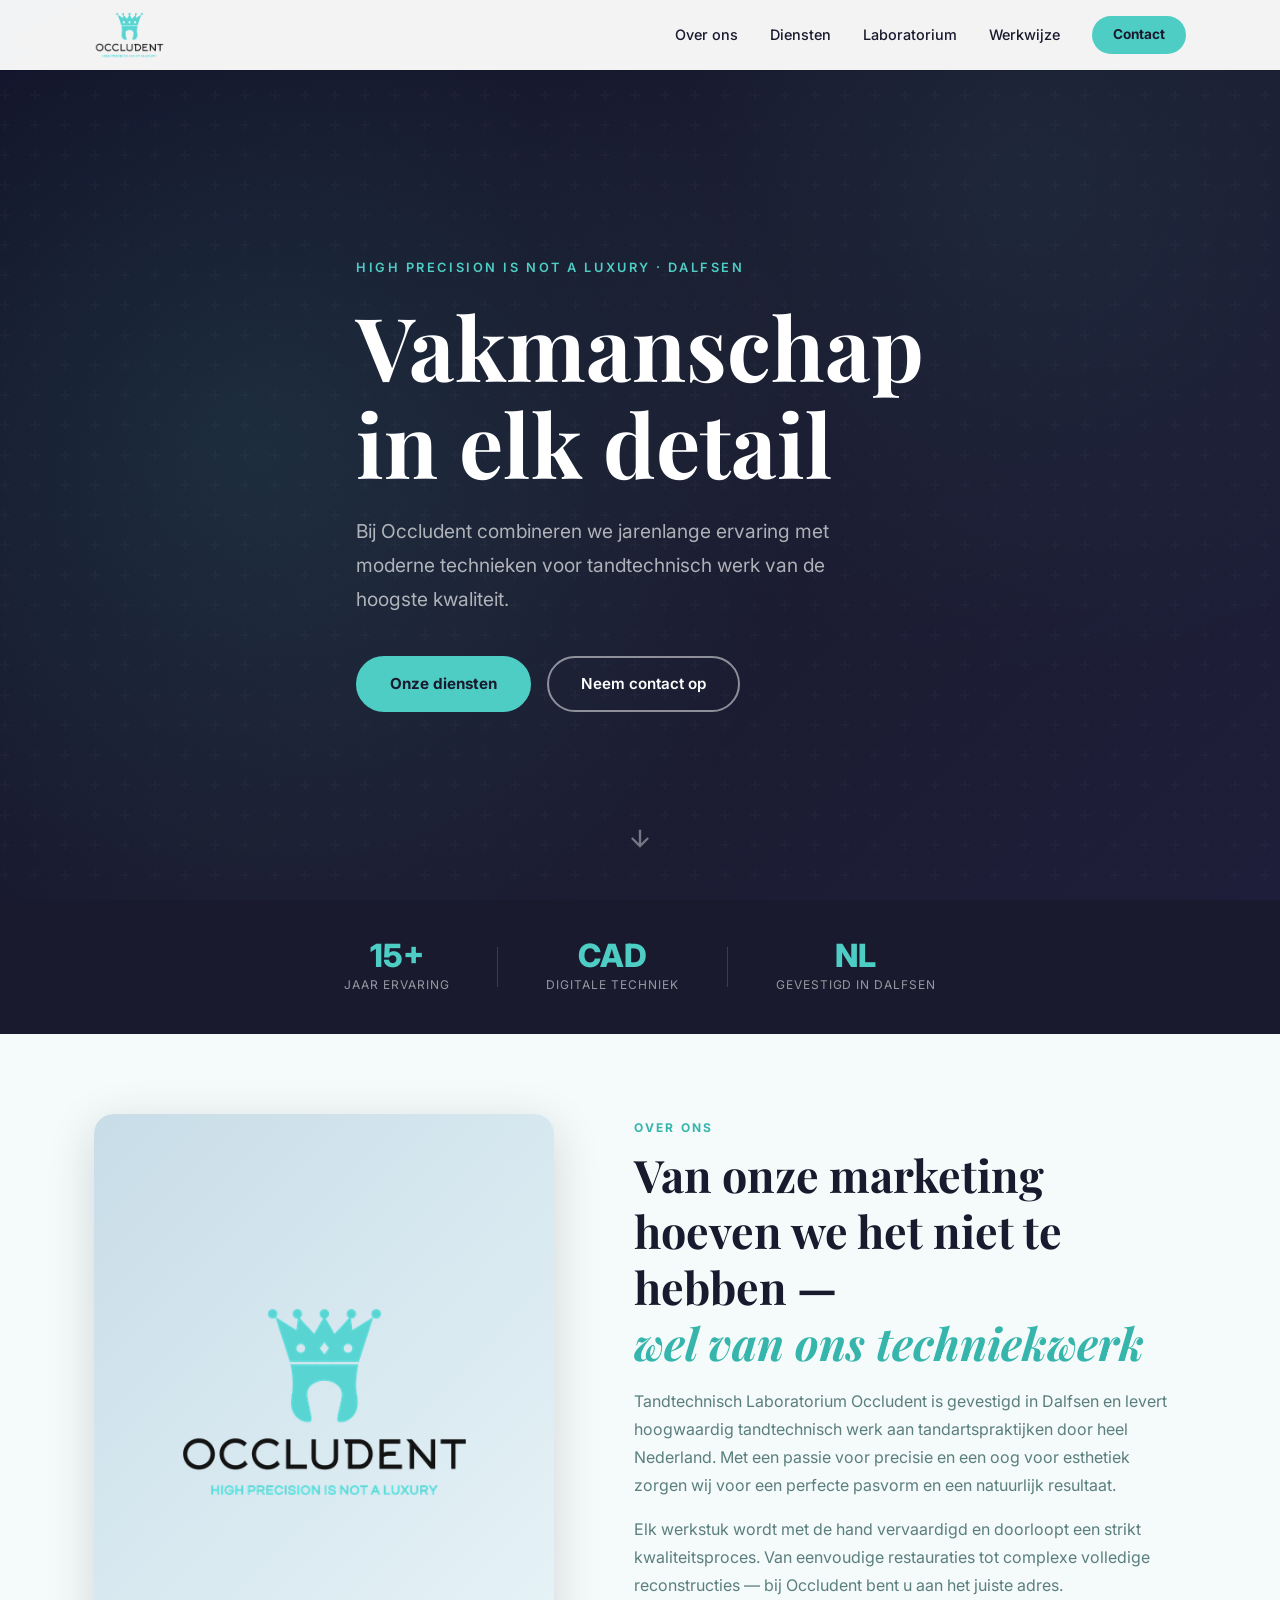
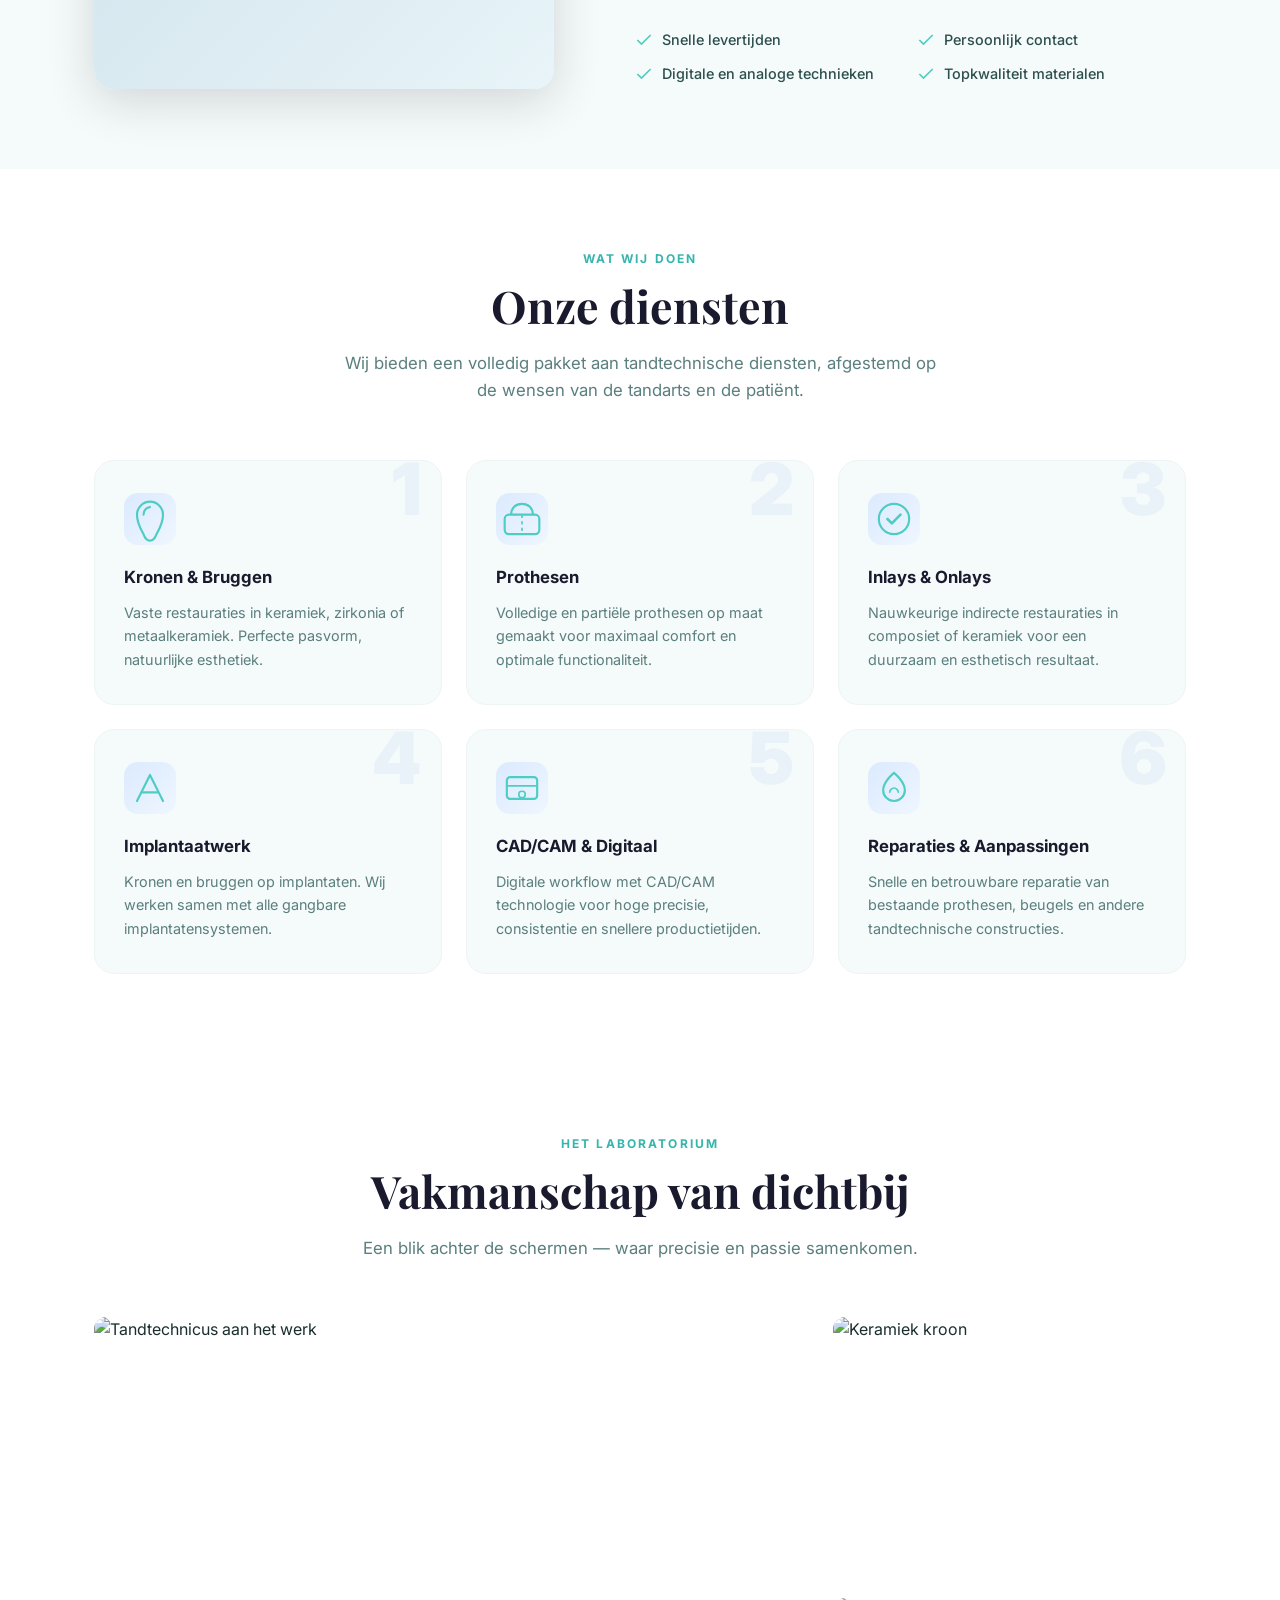
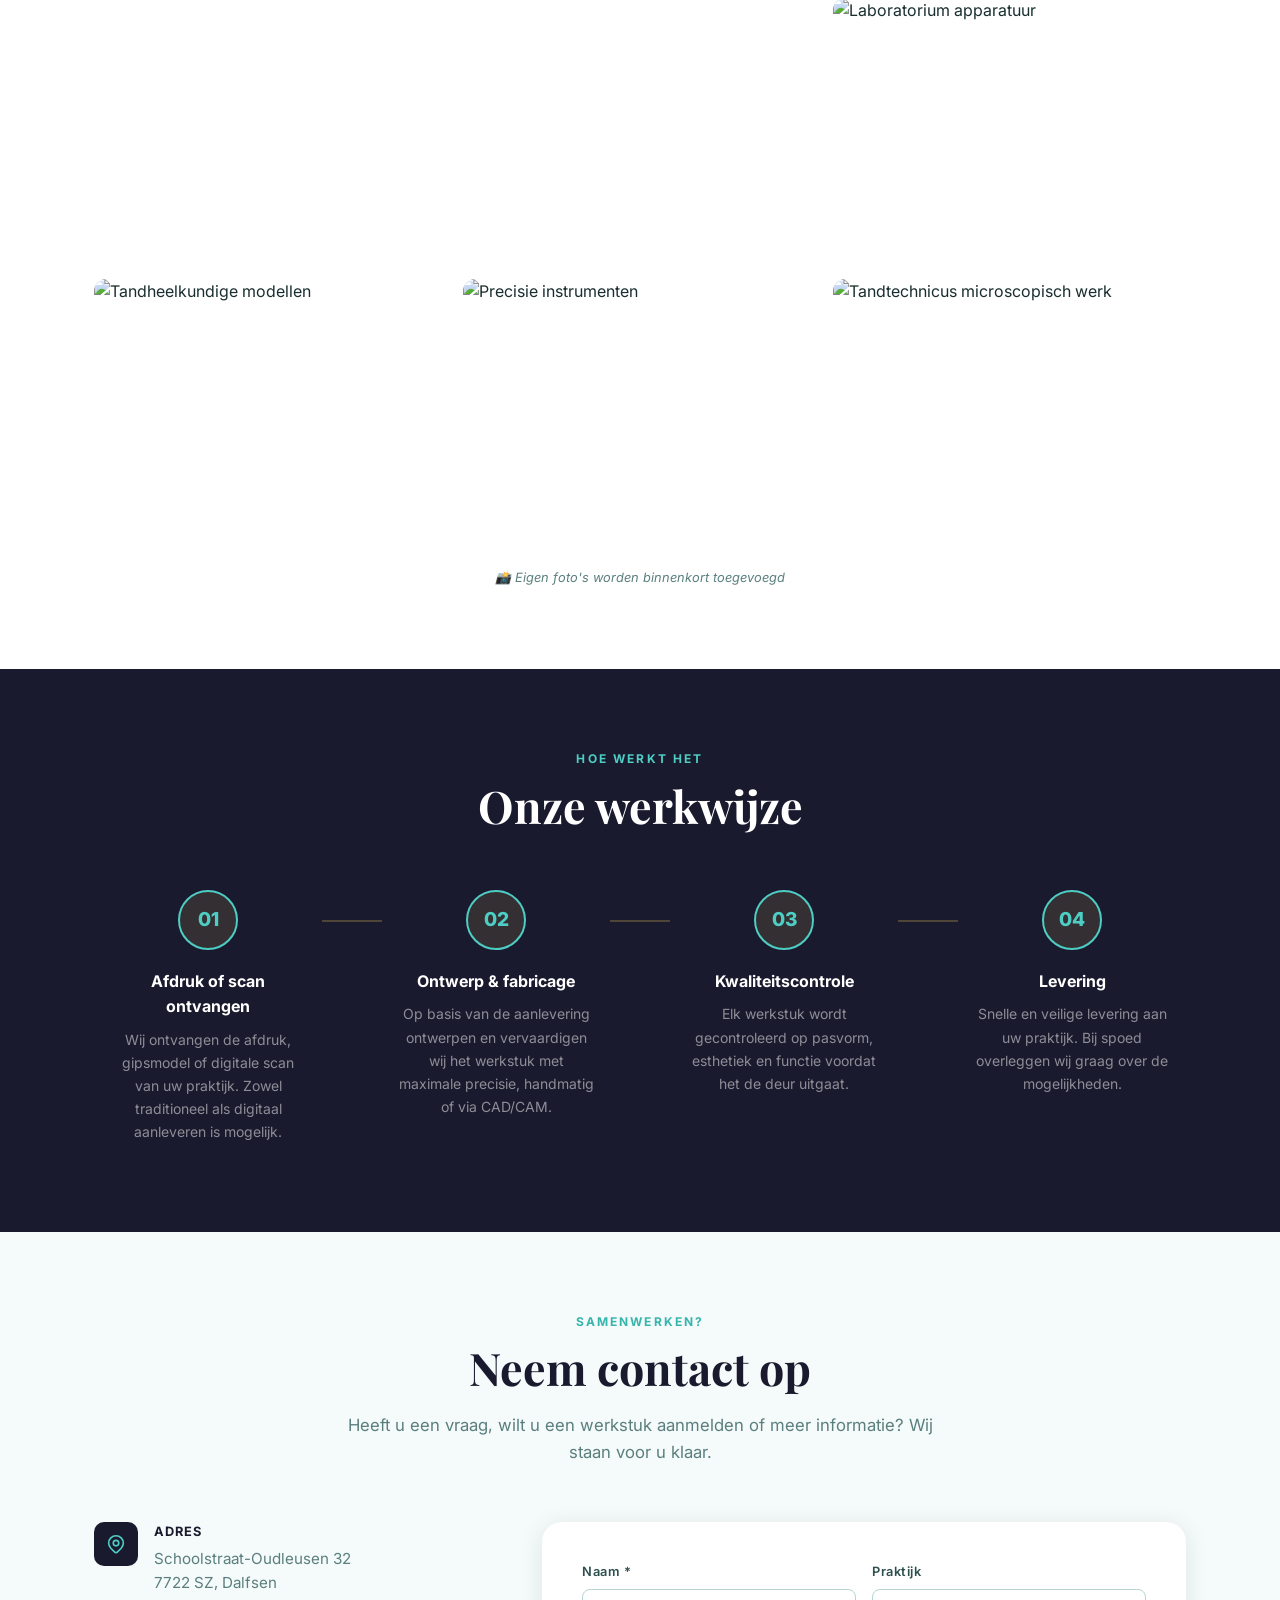
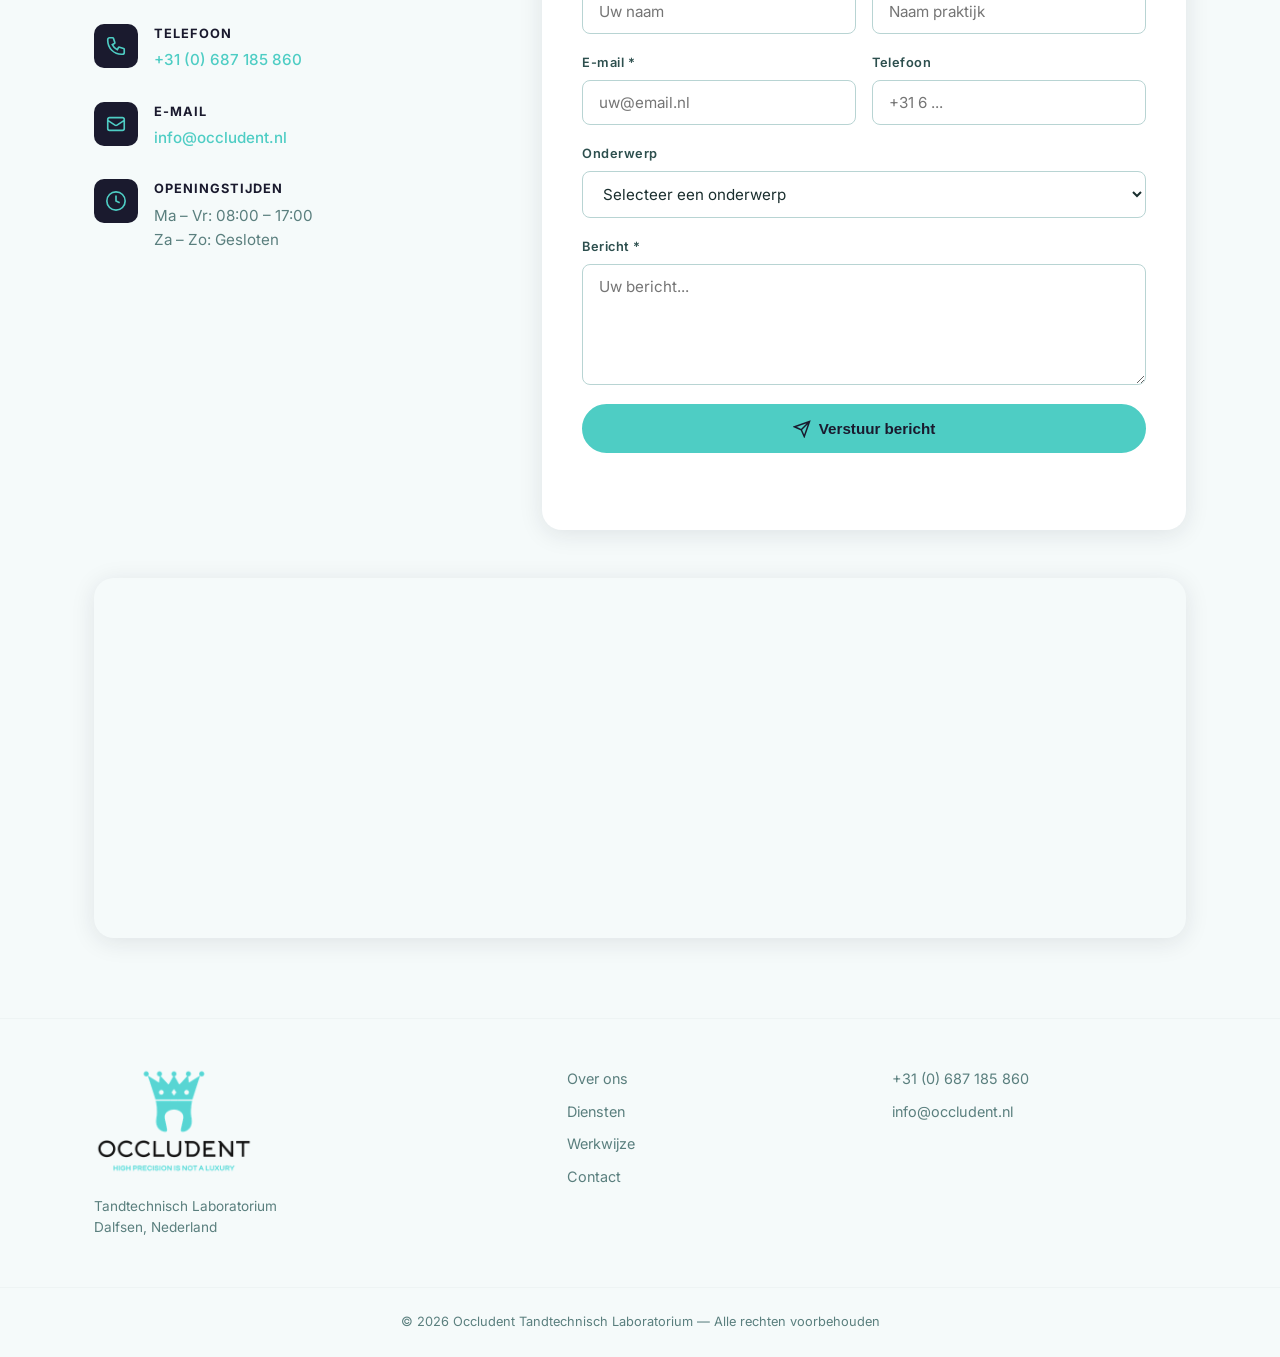
==== index.html @ 183b37ee "initial commit — Occludent website Made-with: Cursor" ====
<!DOCTYPE html>
<html lang="nl">
<head>
  <meta charset="UTF-8" />
  <meta name="viewport" content="width=device-width, initial-scale=1.0" />
  <title>Occludent — Tandtechnisch Laboratorium</title>
  <meta name="description" content="Tandtechnisch Laboratorium Occludent in Dalfsen. Precisie tandtechniek, kronen, bruggen, prothesen en meer." />
  <link rel="stylesheet" href="style.css" />
  <link rel="preconnect" href="https://fonts.googleapis.com" />
  <link href="https://fonts.googleapis.com/css2?family=Inter:wght@300;400;500;600;700;800&family=Playfair+Display:wght@600;700&display=swap" rel="stylesheet" />
</head>
<body>

  <!-- ═══════════════════ NAV ═══════════════════════════════════════ -->
  <header id="navbar">
    <div class="nav-inner">
      <a href="#home" class="nav-logo">
        <img src="logo.png" alt="Occludent" class="nav-logo-img" />
      </a>
      <nav class="nav-links">
        <a href="#about">Over ons</a>
        <a href="#services">Diensten</a>
        <a href="#gallery">Laboratorium</a>
        <a href="#process">Werkwijze</a>
        <a href="#contact" class="nav-cta">Contact</a>
      </nav>
      <button id="nav-toggle" aria-label="Menu">
        <span></span><span></span><span></span>
      </button>
    </div>
    <div id="mobile-menu">
      <a href="#about"    onclick="closeMobileMenu()">Over ons</a>
      <a href="#services" onclick="closeMobileMenu()">Diensten</a>
      <a href="#gallery"  onclick="closeMobileMenu()">Laboratorium</a>
      <a href="#process"  onclick="closeMobileMenu()">Werkwijze</a>
      <a href="#contact"  onclick="closeMobileMenu()">Contact</a>
    </div>
  </header>

  <!-- ═══════════════════ HERO ══════════════════════════════════════ -->
  <section id="home">
    <div class="hero-bg"></div>
    <div class="hero-overlay"></div>
    <div class="hero-content">
      <p class="hero-eyebrow">High Precision Is Not A Luxury · Dalfsen</p>
      <h1 class="hero-title">Vakmanschap<br>in elk detail</h1>
      <p class="hero-sub">
        Bij Occludent combineren we jarenlange ervaring met moderne technieken
        voor tandtechnisch werk van de hoogste kwaliteit.
      </p>
      <div class="hero-actions">
        <a href="#services" class="btn btn-primary">Onze diensten</a>
        <a href="#contact"  class="btn btn-outline">Neem contact op</a>
      </div>
    </div>
    <a href="#about" class="scroll-down" aria-label="Scroll naar beneden">
      <svg viewBox="0 0 24 24" fill="none" stroke="currentColor" stroke-width="2">
        <path d="M12 5v14M5 12l7 7 7-7"/>
      </svg>
    </a>
  </section>

  <!-- ═══════════════════ STATS BAR ════════════════════════════════ -->
  <div class="stats-bar">
    <div class="stat-item">
      <span class="stat-num">15+</span>
      <span class="stat-label">Jaar ervaring</span>
    </div>
    <div class="stat-divider"></div>
    <div class="stat-item">
      <span class="stat-num">CAD</span>
      <span class="stat-label">Digitale techniek</span>
    </div>
    <div class="stat-divider"></div>
    <div class="stat-item">
      <span class="stat-num">NL</span>
      <span class="stat-label">Gevestigd in Dalfsen</span>
    </div>
  </div>

  <!-- ═══════════════════ ABOUT ════════════════════════════════════ -->
  <section id="about">
    <div class="container">
      <div class="about-grid">
        <div class="about-visual">
          <div class="about-img-wrap">
        <div class="about-img-placeholder">
            <img src="logo-color.png" alt="Occludent" class="about-logo-img" />
            </div>
          </div>
        </div>

        <div class="about-text">
          <p class="section-eyebrow">Over ons</p>
          <h2 class="section-title">Van onze marketing<br>hoeven we het niet te hebben —<br><em>wel van ons techniekwerk</em></h2>
          <p class="body-text">
            Tandtechnisch Laboratorium Occludent is gevestigd in Dalfsen en levert hoogwaardig tandtechnisch werk aan tandartspraktijken door heel Nederland. Met een passie voor precisie en een oog voor esthetiek zorgen wij voor een perfecte pasvorm en een natuurlijk resultaat.
          </p>
          <p class="body-text">
            Elk werkstuk wordt met de hand vervaardigd en doorloopt een strikt kwaliteitsproces. Van eenvoudige restauraties tot complexe volledige reconstructies — bij Occludent bent u aan het juiste adres.
          </p>
          <div class="about-highlights">
            <div class="highlight-item">
              <svg viewBox="0 0 24 24" fill="none" stroke="currentColor" stroke-width="2" width="20" height="20"><polyline points="20 6 9 17 4 12"/></svg>
              Snelle levertijden
            </div>
            <div class="highlight-item">
              <svg viewBox="0 0 24 24" fill="none" stroke="currentColor" stroke-width="2" width="20" height="20"><polyline points="20 6 9 17 4 12"/></svg>
              Persoonlijk contact
            </div>
            <div class="highlight-item">
              <svg viewBox="0 0 24 24" fill="none" stroke="currentColor" stroke-width="2" width="20" height="20"><polyline points="20 6 9 17 4 12"/></svg>
              Digitale en analoge technieken
            </div>
            <div class="highlight-item">
              <svg viewBox="0 0 24 24" fill="none" stroke="currentColor" stroke-width="2" width="20" height="20"><polyline points="20 6 9 17 4 12"/></svg>
              Topkwaliteit materialen
            </div>
          </div>
        </div>
      </div>
    </div>
  </section>

  <!-- ═══════════════════ SERVICES ═════════════════════════════════ -->
  <section id="services">
    <div class="container">
      <div class="section-header">
        <p class="section-eyebrow">Wat wij doen</p>
        <h2 class="section-title">Onze diensten</h2>
        <p class="section-sub">Wij bieden een volledig pakket aan tandtechnische diensten, afgestemd op de wensen van de tandarts en de patiënt.</p>
      </div>

      <div class="services-grid">

        <div class="service-card" data-index="1">
          <div class="service-icon">
            <svg viewBox="0 0 48 48" fill="none" xmlns="http://www.w3.org/2000/svg">
              <path d="M24 8C17,8 12,14 12,20 C12,28 16,34 18,38 C19,41 21,44 24,44 C27,44 29,41 30,38 C32,34 36,28 36,20 C36,14 31,8 24,8 Z" stroke="currentColor" stroke-width="2" fill="none"/>
              <path d="M18,20 C18,16 21,13 24,13" stroke="currentColor" stroke-width="2" stroke-linecap="round"/>
            </svg>
          </div>
          <h3>Kronen & Bruggen</h3>
          <p>Vaste restauraties in keramiek, zirkonia of metaalkeramiek. Perfecte pasvorm, natuurlijke esthetiek.</p>
        </div>

        <div class="service-card" data-index="2">
          <div class="service-icon">
            <svg viewBox="0 0 48 48" fill="none" xmlns="http://www.w3.org/2000/svg">
              <rect x="8" y="20" width="32" height="18" rx="4" stroke="currentColor" stroke-width="2"/>
              <path d="M14,20 C14,14 18,10 24,10 C30,10 34,14 34,20" stroke="currentColor" stroke-width="2" fill="none"/>
              <line x1="24" y1="20" x2="24" y2="38" stroke="currentColor" stroke-width="1.5" stroke-dasharray="3 3"/>
            </svg>
          </div>
          <h3>Prothesen</h3>
          <p>Volledige en partiële prothesen op maat gemaakt voor maximaal comfort en optimale functionaliteit.</p>
        </div>

        <div class="service-card" data-index="3">
          <div class="service-icon">
            <svg viewBox="0 0 48 48" fill="none" xmlns="http://www.w3.org/2000/svg">
              <circle cx="24" cy="24" r="14" stroke="currentColor" stroke-width="2"/>
              <path d="M18,24 L22,28 L30,20" stroke="currentColor" stroke-width="2.5" stroke-linecap="round" stroke-linejoin="round"/>
            </svg>
          </div>
          <h3>Inlays & Onlays</h3>
          <p>Nauwkeurige indirecte restauraties in composiet of keramiek voor een duurzaam en esthetisch resultaat.</p>
        </div>

        <div class="service-card" data-index="4">
          <div class="service-icon">
            <svg viewBox="0 0 48 48" fill="none" xmlns="http://www.w3.org/2000/svg">
              <path d="M12,36 L24,12 L36,36" stroke="currentColor" stroke-width="2" stroke-linecap="round" stroke-linejoin="round"/>
              <line x1="16" y1="28" x2="32" y2="28" stroke="currentColor" stroke-width="2"/>
            </svg>
          </div>
          <h3>Implantaatwerk</h3>
          <p>Kronen en bruggen op implantaten. Wij werken samen met alle gangbare implantatensystemen.</p>
        </div>

        <div class="service-card" data-index="5">
          <div class="service-icon">
            <svg viewBox="0 0 48 48" fill="none" xmlns="http://www.w3.org/2000/svg">
              <rect x="10" y="14" width="28" height="20" rx="3" stroke="currentColor" stroke-width="2"/>
              <path d="M10,22 L38,22" stroke="currentColor" stroke-width="1.5"/>
              <circle cx="24" cy="30" r="3" stroke="currentColor" stroke-width="1.5"/>
            </svg>
          </div>
          <h3>CAD/CAM & Digitaal</h3>
          <p>Digitale workflow met CAD/CAM technologie voor hoge precisie, consistentie en snellere productietijden.</p>
        </div>

        <div class="service-card" data-index="6">
          <div class="service-icon">
            <svg viewBox="0 0 48 48" fill="none" xmlns="http://www.w3.org/2000/svg">
              <path d="M24,10 C24,10 14,18 14,26 C14,31.5 18.5,36 24,36 C29.5,36 34,31.5 34,26 C34,18 24,10 24,10 Z" stroke="currentColor" stroke-width="2" fill="none"/>
              <path d="M20,28 C20,26 22,24 24,24 C26,24 28,26 28,28" stroke="currentColor" stroke-width="1.5" stroke-linecap="round"/>
            </svg>
          </div>
          <h3>Reparaties & Aanpassingen</h3>
          <p>Snelle en betrouwbare reparatie van bestaande prothesen, beugels en andere tandtechnische constructies.</p>
        </div>

      </div>
    </div>
  </section>

  <!-- ═══════════════════ GALLERY ═════════════════════════════════ -->
  <section id="gallery">
    <div class="container">
      <div class="section-header">
        <p class="section-eyebrow">Het laboratorium</p>
        <h2 class="section-title">Vakmanschap van dichtbij</h2>
        <p class="section-sub">Een blik achter de schermen — waar precisie en passie samenkomen.</p>
      </div>

      <div class="gallery-grid">

        <!-- large feature image -->
        <div class="gallery-item gallery-feature">
          <img src="https://images.unsplash.com/photo-1609840114035-3c981b782dfe?w=900&q=80&fit=crop" alt="Tandtechnicus aan het werk" loading="lazy" />
          <div class="gallery-overlay">
            <span>Handmatig bewerken</span>
          </div>
        </div>

        <div class="gallery-item">
          <img src="https://images.unsplash.com/photo-1629909615032-dba2a7fb0573?w=600&q=80&fit=crop" alt="Keramiek kroon" loading="lazy" />
          <div class="gallery-overlay"><span>Keramiekwerk</span></div>
        </div>

        <div class="gallery-item">
          <img src="https://images.unsplash.com/photo-1588776814546-1ffcf47267a5?w=600&q=80&fit=crop" alt="Laboratorium apparatuur" loading="lazy" />
          <div class="gallery-overlay"><span>Digitale techniek</span></div>
        </div>

        <div class="gallery-item">
          <img src="https://images.unsplash.com/photo-1606811971618-4486d14f3f99?w=600&q=80&fit=crop" alt="Tandheelkundige modellen" loading="lazy" />
          <div class="gallery-overlay"><span>Gipsmodellen</span></div>
        </div>

        <div class="gallery-item">
          <img src="https://images.unsplash.com/photo-1581595219315-a187dd40c322?w=600&q=80&fit=crop" alt="Precisie instrumenten" loading="lazy" />
          <div class="gallery-overlay"><span>Precisie instrumenten</span></div>
        </div>

        <div class="gallery-item">
          <img src="https://images.unsplash.com/photo-1559757175-5700dde675bc?w=600&q=80&fit=crop" alt="Tandtechnicus microscopisch werk" loading="lazy" />
          <div class="gallery-overlay"><span>Detail afwerking</span></div>
        </div>

      </div>

      <p class="gallery-note">📸 Eigen foto's worden binnenkort toegevoegd</p>
    </div>
  </section>

  <!-- ═══════════════════ PROCESS ══════════════════════════════════ -->
  <section id="process">
    <div class="container">
      <div class="section-header">
        <p class="section-eyebrow">Hoe werkt het</p>
        <h2 class="section-title">Onze werkwijze</h2>
      </div>
      <div class="process-steps">

        <div class="process-step">
          <div class="step-num">01</div>
          <div class="step-content">
            <h3>Afdruk of scan ontvangen</h3>
            <p>Wij ontvangen de afdruk, gipsmodel of digitale scan van uw praktijk. Zowel traditioneel als digitaal aanleveren is mogelijk.</p>
          </div>
        </div>

        <div class="process-connector"></div>

        <div class="process-step">
          <div class="step-num">02</div>
          <div class="step-content">
            <h3>Ontwerp & fabricage</h3>
            <p>Op basis van de aanlevering ontwerpen en vervaardigen wij het werkstuk met maximale precisie, handmatig of via CAD/CAM.</p>
          </div>
        </div>

        <div class="process-connector"></div>

        <div class="process-step">
          <div class="step-num">03</div>
          <div class="step-content">
            <h3>Kwaliteitscontrole</h3>
            <p>Elk werkstuk wordt gecontroleerd op pasvorm, esthetiek en functie voordat het de deur uitgaat.</p>
          </div>
        </div>

        <div class="process-connector"></div>

        <div class="process-step">
          <div class="step-num">04</div>
          <div class="step-content">
            <h3>Levering</h3>
            <p>Snelle en veilige levering aan uw praktijk. Bij spoed overleggen wij graag over de mogelijkheden.</p>
          </div>
        </div>

      </div>
    </div>
  </section>

  <!-- ═══════════════════ CONTACT ══════════════════════════════════ -->
  <section id="contact">
    <div class="container">
      <div class="section-header">
        <p class="section-eyebrow">Samenwerken?</p>
        <h2 class="section-title">Neem contact op</h2>
        <p class="section-sub">Heeft u een vraag, wilt u een werkstuk aanmelden of meer informatie? Wij staan voor u klaar.</p>
      </div>

      <div class="contact-grid">

        <!-- contact info -->
        <div class="contact-info">
          <div class="contact-item">
            <div class="contact-icon">
              <svg viewBox="0 0 24 24" fill="none" stroke="currentColor" stroke-width="1.8" width="22" height="22">
                <path d="M17.657 16.657L13.414 20.9a1.998 1.998 0 01-2.827 0l-4.244-4.243a8 8 0 1111.314 0z"/>
                <path d="M15 11a3 3 0 11-6 0 3 3 0 016 0z"/>
              </svg>
            </div>
            <div>
              <strong>Adres</strong>
              <p>Schoolstraat-Oudleusen 32<br>7722 SZ, Dalfsen</p>
            </div>
          </div>

          <div class="contact-item">
            <div class="contact-icon">
              <svg viewBox="0 0 24 24" fill="none" stroke="currentColor" stroke-width="1.8" width="22" height="22">
                <path d="M3 5a2 2 0 012-2h3.28a1 1 0 01.948.684l1.498 4.493a1 1 0 01-.502 1.21l-2.257 1.13a11.042 11.042 0 005.516 5.516l1.13-2.257a1 1 0 011.21-.502l4.493 1.498a1 1 0 01.684.949V19a2 2 0 01-2 2h-1C9.716 21 3 14.284 3 6V5z"/>
              </svg>
            </div>
            <div>
              <strong>Telefoon</strong>
              <p><a href="tel:+31687185860">+31 (0) 687 185 860</a></p>
            </div>
          </div>

          <div class="contact-item">
            <div class="contact-icon">
              <svg viewBox="0 0 24 24" fill="none" stroke="currentColor" stroke-width="1.8" width="22" height="22">
                <path d="M3 8l7.89 5.26a2 2 0 002.22 0L21 8M5 19h14a2 2 0 002-2V7a2 2 0 00-2-2H5a2 2 0 00-2 2v10a2 2 0 002 2z"/>
              </svg>
            </div>
            <div>
              <strong>E-mail</strong>
              <p><a href="mailto:info@occludent.nl">info@occludent.nl</a></p>
            </div>
          </div>

          <div class="contact-item">
            <div class="contact-icon">
              <svg viewBox="0 0 24 24" fill="none" stroke="currentColor" stroke-width="1.8" width="22" height="22">
                <circle cx="12" cy="12" r="10"/>
                <path d="M12 6v6l4 2"/>
              </svg>
            </div>
            <div>
              <strong>Openingstijden</strong>
              <p>Ma – Vr: 08:00 – 17:00<br>Za – Zo: Gesloten</p>
            </div>
          </div>
        </div>

        <!-- contact form -->
        <form id="contact-form" novalidate>
          <div class="form-row">
            <div class="form-group">
              <label for="name">Naam *</label>
              <input type="text" id="name" name="name" placeholder="Uw naam" required />
            </div>
            <div class="form-group">
              <label for="practice">Praktijk</label>
              <input type="text" id="practice" name="practice" placeholder="Naam praktijk" />
            </div>
          </div>
          <div class="form-row">
            <div class="form-group">
              <label for="email">E-mail *</label>
              <input type="email" id="email" name="email" placeholder="uw@email.nl" required />
            </div>
            <div class="form-group">
              <label for="phone">Telefoon</label>
              <input type="tel" id="phone" name="phone" placeholder="+31 6 ..." />
            </div>
          </div>
          <div class="form-group">
            <label for="subject">Onderwerp</label>
            <select id="subject" name="subject">
              <option value="">Selecteer een onderwerp</option>
              <option>Kroon of brug aanmelden</option>
              <option>Prothese aanmelden</option>
              <option>Implantaatwerk</option>
              <option>Reparatie / aanpassing</option>
              <option>Vrijblijvend kennismaken</option>
              <option>Anders</option>
            </select>
          </div>
          <div class="form-group">
            <label for="message">Bericht *</label>
            <textarea id="message" name="message" rows="5" placeholder="Uw bericht..." required></textarea>
          </div>
          <button type="submit" class="btn btn-primary btn-full">
            <svg viewBox="0 0 24 24" fill="none" stroke="currentColor" stroke-width="2" width="18" height="18">
              <path d="M22 2L11 13M22 2l-7 20-4-9-9-4 20-7z"/>
            </svg>
            Verstuur bericht
          </button>
          <p id="form-feedback"></p>
        </form>

      </div>

      <!-- map embed -->
      <div class="map-wrap">
        <iframe
          src="https://www.google.com/maps/embed?pb=!1m18!1m12!1m3!1d2424.5!2d-8.6878!3d39.2369!2m3!1f0!2f0!3f0!3m2!1i1024!2i768!4f13.1!3m3!1m2!1s0x47c5e0!2sSchoolstraat-Oudleusen%2032%2C%207722%20SZ%20Dalfsen!5e0!3m2!1snl!2snl!4v1"
          src="https://www.google.com/maps/embed?pb=!1m18!1m12!1m3!1d2416.7778609054!2d6.2550!3d52.5050!2m3!1f0!2f0!3f0!3m2!1i1024!2i768!4f13.1!3m3!1m2!1s0x47c819e8f3d3b4a1%3A0x1!2sSchoolstraat-Oudleusen%2032%2C%207722SZ%2C%20Dalfsen!5e0!3m2!1snl!2snl!4v1700000000000"
          allowfullscreen="" loading="lazy" referrerpolicy="no-referrer-when-downgrade"
          title="Locatie Occludent"></iframe>
      </div>
    </div>
  </section>

  <!-- ═══════════════════ FOOTER ════════════════════════════════════ -->
  <footer>
    <div class="footer-inner">
      <div class="footer-brand">
        <img src="logo.png" alt="Occludent" class="footer-logo-img" />
        <p>Tandtechnisch Laboratorium<br>Dalfsen, Nederland</p>
      </div>
      <div class="footer-links">
        <a href="#about">Over ons</a>
        <a href="#services">Diensten</a>
        <a href="#process">Werkwijze</a>
        <a href="#contact">Contact</a>
      </div>
      <div class="footer-contact">
        <a href="tel:+31687185860">+31 (0) 687 185 860</a>
        <a href="mailto:info@occludent.nl">info@occludent.nl</a>
      </div>
    </div>
    <div class="footer-bottom">
      <p>&copy; 2026 Occludent Tandtechnisch Laboratorium &mdash; Alle rechten voorbehouden</p>
    </div>
  </footer>

  <script src="app.js"></script>
</body>
</html>
---- style.css ----
/* ═══════════════════════════════════════════════════════════════════
   OCCLUDENT — style.css
   Professional dental lab aesthetic: clean whites, deep navy, gold accent
   ═══════════════════════════════════════════════════════════════════ */

/* ── RESET & TOKENS ───────────────────────────────────────────── */
*, *::before, *::after { box-sizing: border-box; margin: 0; padding: 0; }

:root {
  --teal:      #4ecdc4;
  --teal-dark: #35b5ac;
  --teal-lt:   #a8edea;
  --teal-faint:#e8faf9;
  --charcoal:  #1a1a2e;
  --charcoal2: #252540;
  --charcoal3: #2e2e50;
  --white:     #ffffff;
  --off-white: #f5fafa;
  --gray-100:  #eef4f4;
  --gray-300:  #b8d4d3;
  --gray-500:  #5a7f7e;
  --gray-700:  #2d4f4e;
  --text:      #1a2e2e;
  --radius:    12px;
  --radius-lg: 20px;
  --shadow:    0 4px 24px rgba(26,26,46,0.10);
  --shadow-lg: 0 12px 48px rgba(26,26,46,0.16);
  --transition: 0.3s cubic-bezier(0.4,0,0.2,1);

  /* legacy aliases — old token names pointing to new palette */
  --navy:      #1a1a2e;
  --blue:      #4ecdc4;
  --gold:      #4ecdc4;
}

html { scroll-behavior: smooth; font-size: 16px; }

body {
  font-family: 'Inter', system-ui, sans-serif;
  color: var(--text);
  background: var(--white);
  line-height: 1.6;
  overflow-x: hidden;
}

img { max-width: 100%; display: block; }
a   { color: inherit; text-decoration: none; }

/* ── TYPOGRAPHY HELPERS ───────────────────────────────────────── */
.section-eyebrow {
  font-size: 0.75rem;
  font-weight: 700;
  letter-spacing: 0.18em;
  text-transform: uppercase;
  color: var(--teal-dark);
  margin-bottom: 0.6rem;
}
.section-title {
  font-family: 'Playfair Display', Georgia, serif;
  font-size: clamp(1.8rem, 4vw, 2.8rem);
  font-weight: 700;
  color: var(--charcoal);
  line-height: 1.25;
  margin-bottom: 1rem;
}
.section-title em { font-style: italic; color: var(--teal-dark); }
.section-sub {
  font-size: 1.05rem;
  color: var(--gray-500);
  max-width: 600px;
  margin: 0 auto;
}
.body-text {
  color: var(--gray-500);
  font-size: 1rem;
  margin-bottom: 1rem;
  line-height: 1.75;
}
.section-header {
  text-align: center;
  margin-bottom: 3.5rem;
}

/* ── LAYOUT ───────────────────────────────────────────────────── */
.container {
  max-width: 1140px;
  margin: 0 auto;
  padding: 0 1.5rem;
}
section:not(#home) { padding: 5rem 0; }

/* ── BUTTONS ──────────────────────────────────────────────────── */
.btn {
  display: inline-flex;
  align-items: center;
  gap: 0.5rem;
  padding: 0.85rem 2rem;
  border-radius: 50px;
  font-size: 0.95rem;
  font-weight: 600;
  cursor: pointer;
  transition: var(--transition);
  border: 2px solid transparent;
  text-decoration: none;
}
.btn-primary {
  background: var(--teal);
  color: var(--charcoal);
  border-color: var(--teal);
  font-weight: 700;
}
.btn-primary:hover {
  background: var(--teal-dark);
  border-color: var(--teal-dark);
  transform: translateY(-2px);
  box-shadow: 0 8px 24px rgba(78,205,196,0.35);
}
.btn-outline {
  background: transparent;
  color: #fff;
  border-color: rgba(255,255,255,0.5);
}
.btn-outline:hover {
  background: rgba(255,255,255,0.12);
  border-color: #fff;
  transform: translateY(-2px);
}
.btn-full { width: 100%; justify-content: center; }

/* ── NAVBAR ───────────────────────────────────────────────────── */
#navbar {
  position: fixed;
  top: 0; left: 0; right: 0;
  z-index: 1000;
  background: rgba(255,255,255,0.95);
  backdrop-filter: blur(12px);
  box-shadow: 0 1px 0 rgba(0,0,0,0.08);
  transition: box-shadow var(--transition);
}
#navbar.scrolled {
  background: rgba(255,255,255,0.98);
  box-shadow: 0 2px 20px rgba(0,0,0,0.10);
}
.nav-inner {
  max-width: 1140px;
  margin: 0 auto;
  padding: 0 1.5rem;
  height: 70px;
  display: flex;
  align-items: center;
  justify-content: space-between;
}
.nav-logo {
  display: flex;
  align-items: center;
  gap: 0.1rem;
  font-size: 1.5rem;
  font-weight: 800;
  color: #fff;
  letter-spacing: -0.02em;
}
.logo-mark {
  display: inline-flex;
  align-items: center;
  justify-content: center;
  width: 36px; height: 36px;
  background: var(--gold);
  color: var(--navy);
  border-radius: 8px;
  font-size: 1.1rem;
  font-weight: 900;
  margin-right: 4px;
}
.nav-logo-img {
  height: 48px;
  width: auto;
  transition: opacity var(--transition);
}
.nav-logo-img:hover { opacity: 0.8; }

.footer-logo-img {
  height: auto;
  width: 160px;
  max-width: 100%;
  object-fit: contain;
  margin-bottom: 0.5rem;
}

.about-logo-img {
  width: 65%;
  height: auto;
}

.nav-links {
  display: flex;
  align-items: center;
  gap: 2rem;
}
.nav-links a {
  color: var(--charcoal);
  font-size: 0.9rem;
  font-weight: 500;
  transition: color var(--transition);
}
.nav-links a:hover { color: var(--teal-dark); }
.nav-cta {
  background: var(--teal) !important;
  color: var(--charcoal) !important;
  padding: 0.5rem 1.3rem;
  border-radius: 50px;
  font-weight: 700 !important;
  font-size: 0.85rem !important;
  transition: var(--transition) !important;
}
.nav-cta:hover {
  background: var(--teal-dark) !important;
  transform: translateY(-1px);
  box-shadow: 0 4px 16px rgba(78,205,196,0.35);
}

#nav-toggle {
  display: none;
  flex-direction: column;
  gap: 5px;
  background: none;
  border: none;
  cursor: pointer;
  padding: 4px;
}
#nav-toggle span {
  display: block;
  width: 24px; height: 2px;
  background: var(--charcoal);
  border-radius: 2px;
  transition: var(--transition);
}

#mobile-menu {
  display: none;
  flex-direction: column;
  background: var(--white);
  padding: 1rem 1.5rem 1.5rem;
  gap: 0.2rem;
  border-top: 1px solid var(--gray-100);
  box-shadow: 0 8px 20px rgba(0,0,0,0.08);
}
#mobile-menu a {
  color: var(--charcoal);
  padding: 0.7rem 0;
  font-size: 1rem;
  font-weight: 500;
  border-bottom: 1px solid var(--gray-100);
}
#mobile-menu.open { display: flex; }

/* ── HERO ─────────────────────────────────────────────────────── */
#home {
  position: relative;
  min-height: 100vh;
  display: flex;
  align-items: center;
  overflow: hidden;
}
.hero-bg {
  position: absolute;
  inset: 0;
  background:
    linear-gradient(135deg, #111128 0%, #1a1a2e 50%, #1e1e3a 100%);
}
/* subtle geometric pattern */
.hero-bg::after {
  content: '';
  position: absolute;
  inset: 0;
  background-image:
    radial-gradient(circle at 20% 50%, rgba(78,205,196,0.12) 0%, transparent 50%),
    radial-gradient(circle at 80% 20%, rgba(78,205,196,0.07) 0%, transparent 40%);
}
.hero-overlay {
  position: absolute;
  inset: 0;
  background: url("data:image/svg+xml,%3Csvg width='60' height='60' viewBox='0 0 60 60' xmlns='http://www.w3.org/2000/svg'%3E%3Cg fill='none' fill-rule='evenodd'%3E%3Cg fill='%23ffffff' fill-opacity='0.02'%3E%3Cpath d='M36 34v-4h-2v4h-4v2h4v4h2v-4h4v-2h-4zm0-30V0h-2v4h-4v2h4v4h2V6h4V4h-4zM6 34v-4H4v4H0v2h4v4h2v-4h4v-2H6zM6 4V0H4v4H0v2h4v4h2V6h4V4H6z'/%3E%3C/g%3E%3C/g%3E%3C/svg%3E");
}
.hero-content {
  position: relative;
  z-index: 2;
  max-width: 1140px;
  margin: 0 auto;
  padding: 0 1.5rem;
  padding-top: 70px;
}
.hero-eyebrow {
  font-size: 0.8rem;
  font-weight: 600;
  letter-spacing: 0.2em;
  text-transform: uppercase;
  color: var(--teal);
  margin-bottom: 1.2rem;
}
.hero-title {
  font-family: 'Playfair Display', serif;
  font-size: clamp(2.8rem, 7vw, 5.5rem);
  font-weight: 700;
  color: #fff;
  line-height: 1.1;
  margin-bottom: 1.5rem;
}
.hero-sub {
  font-size: clamp(1rem, 2vw, 1.2rem);
  color: rgba(255,255,255,0.65);
  max-width: 520px;
  line-height: 1.75;
  margin-bottom: 2.5rem;
}
.hero-actions { display: flex; gap: 1rem; flex-wrap: wrap; }

.scroll-down {
  position: absolute;
  bottom: 2.5rem;
  left: 50%;
  transform: translateX(-50%);
  color: rgba(255,255,255,0.4);
  animation: bounce-down 2s ease-in-out infinite;
  z-index: 2;
}
.scroll-down svg { width: 28px; height: 28px; }
@keyframes bounce-down {
  0%, 100% { transform: translateX(-50%) translateY(0); }
  50%       { transform: translateX(-50%) translateY(8px); }
}

/* ── STATS BAR ────────────────────────────────────────────────── */
.stats-bar {
  background: var(--charcoal);
  display: flex;
  align-items: center;
  justify-content: center;
  flex-wrap: wrap;
  gap: 0;
  padding: 2rem 1.5rem;
}
.stat-item {
  display: flex;
  flex-direction: column;
  align-items: center;
  gap: 0.2rem;
  padding: 0.5rem 3rem;
}
.stat-num {
  font-size: 2rem;
  font-weight: 800;
  color: var(--teal);
  line-height: 1;
}
.stat-label {
  font-size: 0.75rem;
  color: rgba(255,255,255,0.55);
  letter-spacing: 0.08em;
  text-transform: uppercase;
}
.stat-divider {
  width: 1px;
  height: 40px;
  background: rgba(255,255,255,0.15);
}

/* ── ABOUT ────────────────────────────────────────────────────── */
#about { background: var(--off-white); }

.about-grid {
  display: grid;
  grid-template-columns: 1fr 1.2fr;
  gap: 5rem;
  align-items: center;
}

.about-img-wrap {
  position: relative;
}
.about-img-placeholder {
  background: linear-gradient(135deg, #c8dde8, #e8f4f8);
  border-radius: var(--radius-lg);
  aspect-ratio: 4/5;
  display: flex;
  align-items: center;
  justify-content: center;
  overflow: hidden;
  box-shadow: var(--shadow-lg);
}
.lab-icon { width: 60%; height: auto; opacity: 0.7; }

.about-highlights {
  display: grid;
  grid-template-columns: 1fr 1fr;
  gap: 0.7rem;
  margin-top: 1.8rem;
}
.highlight-item {
  display: flex;
  align-items: center;
  gap: 0.5rem;
  font-size: 0.9rem;
  font-weight: 500;
  color: var(--gray-700);
}
.highlight-item svg { color: var(--blue); flex-shrink: 0; }

/* ── SERVICES ─────────────────────────────────────────────────── */
#services { background: var(--white); }

.services-grid {
  display: grid;
  grid-template-columns: repeat(3, 1fr);
  gap: 1.5rem;
}

.service-card {
  background: var(--off-white);
  border: 1px solid var(--gray-100);
  border-radius: var(--radius-lg);
  padding: 2rem 1.8rem;
  transition: var(--transition);
  position: relative;
  overflow: hidden;
}
.service-card::before {
  content: attr(data-index);
  position: absolute;
  top: -0.5rem;
  right: 1.2rem;
  font-size: 4.5rem;
  font-weight: 900;
  color: rgba(37,99,235,0.05);
  line-height: 1;
  font-family: 'Inter', sans-serif;
}
.service-card:hover {
  background: var(--white);
  border-color: var(--blue-lt);
  box-shadow: var(--shadow-lg);
  transform: translateY(-4px);
}
.service-icon {
  width: 52px; height: 52px;
  background: linear-gradient(135deg, #dbeafe, #eff6ff);
  border-radius: 14px;
  display: flex;
  align-items: center;
  justify-content: center;
  margin-bottom: 1.2rem;
  color: var(--blue);
  transition: var(--transition);
}
.service-card:hover .service-icon {
  background: var(--teal);
  color: var(--charcoal);
}
.service-card h3 {
  font-size: 1.05rem;
  font-weight: 700;
  color: var(--navy);
  margin-bottom: 0.6rem;
}
.service-card p {
  font-size: 0.9rem;
  color: var(--gray-500);
  line-height: 1.65;
}

/* ── GALLERY ──────────────────────────────────────────────────── */
#gallery { background: var(--white); }

.gallery-grid {
  display: grid;
  grid-template-columns: repeat(3, 1fr);
  grid-template-rows: auto auto;
  gap: 1rem;
}

.gallery-item {
  position: relative;
  overflow: hidden;
  border-radius: var(--radius);
  aspect-ratio: 4/3;
  cursor: zoom-in;
}
.gallery-feature {
  grid-column: 1 / 3;
  grid-row: 1 / 3;
  aspect-ratio: unset;
}

.gallery-item img {
  width: 100%;
  height: 100%;
  object-fit: cover;
  transition: transform 0.5s ease;
  display: block;
}
.gallery-item:hover img {
  transform: scale(1.06);
}

.gallery-overlay {
  position: absolute;
  inset: 0;
  background: linear-gradient(to top, rgba(26,26,46,0.7) 0%, transparent 50%);
  opacity: 0;
  transition: opacity var(--transition);
  display: flex;
  align-items: flex-end;
  padding: 1rem 1.2rem;
}
.gallery-item:hover .gallery-overlay {
  opacity: 1;
}
.gallery-overlay span {
  color: #fff;
  font-size: 0.85rem;
  font-weight: 600;
  letter-spacing: 0.05em;
  background: rgba(78,205,196,0.85);
  padding: 0.3rem 0.8rem;
  border-radius: 50px;
}

.gallery-note {
  text-align: center;
  margin-top: 1.5rem;
  font-size: 0.8rem;
  color: var(--gray-500);
  font-style: italic;
}

@media (max-width: 700px) {
  .gallery-grid {
    grid-template-columns: 1fr 1fr;
  }
  .gallery-feature {
    grid-column: 1 / -1;
    grid-row: auto;
    aspect-ratio: 16/9;
  }
}

/* ── PROCESS ──────────────────────────────────────────────────── */
#process { background: var(--navy); }
#process .section-eyebrow { color: var(--gold); }
#process .section-title   { color: #fff; }

.process-steps {
  display: flex;
  align-items: flex-start;
  gap: 0;
  flex-wrap: nowrap;
  overflow-x: auto;
  padding-bottom: 0.5rem;
}
.process-step {
  flex: 1;
  min-width: 180px;
  display: flex;
  flex-direction: column;
  align-items: center;
  text-align: center;
  padding: 0 1rem;
}
.step-num {
  width: 60px; height: 60px;
  border-radius: 50%;
  background: rgba(201,168,76,0.15);
  border: 2px solid var(--gold);
  color: var(--gold);
  font-size: 1.2rem;
  font-weight: 800;
  display: flex;
  align-items: center;
  justify-content: center;
  margin-bottom: 1.2rem;
  flex-shrink: 0;
}
.step-content h3 {
  font-size: 1rem;
  font-weight: 700;
  color: #fff;
  margin-bottom: 0.5rem;
}
.step-content p {
  font-size: 0.875rem;
  color: rgba(255,255,255,0.5);
  line-height: 1.65;
}
.process-connector {
  flex-shrink: 0;
  width: 60px;
  height: 2px;
  background: rgba(201,168,76,0.3);
  margin-top: 30px;
  align-self: flex-start;
}

/* ── CONTACT ──────────────────────────────────────────────────── */
#contact { background: var(--off-white); }

.contact-grid {
  display: grid;
  grid-template-columns: 1fr 1.5fr;
  gap: 4rem;
  align-items: start;
  margin-bottom: 3rem;
}

.contact-info {
  display: flex;
  flex-direction: column;
  gap: 1.8rem;
}
.contact-item {
  display: flex;
  gap: 1rem;
  align-items: flex-start;
}
.contact-icon {
  width: 44px; height: 44px;
  background: var(--navy);
  border-radius: 10px;
  display: flex;
  align-items: center;
  justify-content: center;
  color: var(--gold);
  flex-shrink: 0;
}
.contact-item strong {
  display: block;
  font-size: 0.8rem;
  font-weight: 700;
  letter-spacing: 0.08em;
  text-transform: uppercase;
  color: var(--navy);
  margin-bottom: 0.25rem;
}
.contact-item p {
  font-size: 0.95rem;
  color: var(--gray-500);
  line-height: 1.6;
}
.contact-item a {
  color: var(--blue);
  font-weight: 500;
}
.contact-item a:hover { text-decoration: underline; }

/* form */
#contact-form {
  background: var(--white);
  border-radius: var(--radius-lg);
  padding: 2.5rem;
  box-shadow: var(--shadow);
  display: flex;
  flex-direction: column;
  gap: 1.2rem;
}
.form-row {
  display: grid;
  grid-template-columns: 1fr 1fr;
  gap: 1rem;
}
.form-group {
  display: flex;
  flex-direction: column;
  gap: 0.4rem;
}
.form-group label {
  font-size: 0.8rem;
  font-weight: 600;
  color: var(--gray-700);
  letter-spacing: 0.04em;
}
.form-group input,
.form-group select,
.form-group textarea {
  padding: 0.75rem 1rem;
  border: 1.5px solid var(--gray-300);
  border-radius: 8px;
  font-size: 0.95rem;
  font-family: inherit;
  color: var(--text);
  background: var(--white);
  transition: border-color var(--transition), box-shadow var(--transition);
  outline: none;
}
.form-group input:focus,
.form-group select:focus,
.form-group textarea:focus {
  border-color: var(--blue);
  box-shadow: 0 0 0 3px rgba(37,99,235,0.1);
}
.form-group textarea { resize: vertical; }

#form-feedback {
  font-size: 0.9rem;
  text-align: center;
  min-height: 1.2em;
}
#form-feedback.success { color: #16a34a; }
#form-feedback.error   { color: #dc2626; }

/* map */
.map-wrap {
  border-radius: var(--radius-lg);
  overflow: hidden;
  height: 360px;
  box-shadow: var(--shadow);
}
.map-wrap iframe {
  width: 100%;
  height: 100%;
  border: none;
}

/* ── FOOTER ───────────────────────────────────────────────────── */
footer {
  background: var(--off-white);
  color: var(--gray-700);
  border-top: 1px solid var(--gray-100);
}
.footer-inner {
  max-width: 1140px;
  margin: 0 auto;
  padding: 3rem 1.5rem;
  display: grid;
  grid-template-columns: 1.5fr 1fr 1fr;
  gap: 2rem;
  align-items: start;
}
.footer-brand {
  display: flex;
  flex-direction: column;
  gap: 0.8rem;
}
.footer-brand .logo-mark { display: inline-flex; }
.footer-brand > div {
  display: flex;
  align-items: center;
  gap: 4px;
}
.footer-brand p {
  font-size: 0.85rem;
  color: var(--gray-500);
  line-height: 1.6;
}
.footer-links, .footer-contact {
  display: flex;
  flex-direction: column;
  gap: 0.6rem;
}
.footer-links a, .footer-contact a {
  font-size: 0.9rem;
  color: var(--gray-500);
  transition: color var(--transition);
}
.footer-links a:hover, .footer-contact a:hover { color: var(--teal-dark); }
.footer-bottom {
  border-top: 1px solid var(--gray-100);
  text-align: center;
  padding: 1.5rem;
  font-size: 0.8rem;
  color: var(--gray-500);
}

/* ── SCROLL REVEAL ────────────────────────────────────────────── */
.reveal {
  opacity: 0;
  transform: translateY(28px);
  transition: opacity 0.65s ease, transform 0.65s ease;
}
.reveal.visible {
  opacity: 1;
  transform: none;
}

/* ── RESPONSIVE ───────────────────────────────────────────────── */
@media (max-width: 900px) {
  .about-grid            { grid-template-columns: 1fr; gap: 3rem; }
  .about-visual          { max-width: 400px; margin: 0 auto; }
  .services-grid         { grid-template-columns: repeat(2,1fr); }
  .contact-grid          { grid-template-columns: 1fr; gap: 2rem; }
  .footer-inner          { grid-template-columns: 1fr 1fr; }
  .process-steps         { overflow-x: auto; }
}

@media (max-width: 640px) {
  .nav-links             { display: none; }
  #nav-toggle            { display: flex; }
  .services-grid         { grid-template-columns: 1fr; }
  .form-row              { grid-template-columns: 1fr; }
  .footer-inner          { grid-template-columns: 1fr; }
  .stats-bar             { gap: 0; }
  .stat-item             { padding: 0.5rem 1.5rem; }
  .stat-divider          { width: 40px; height: 1px; }
  .hero-actions          { flex-direction: column; }
  .btn                   { width: 100%; justify-content: center; }
}
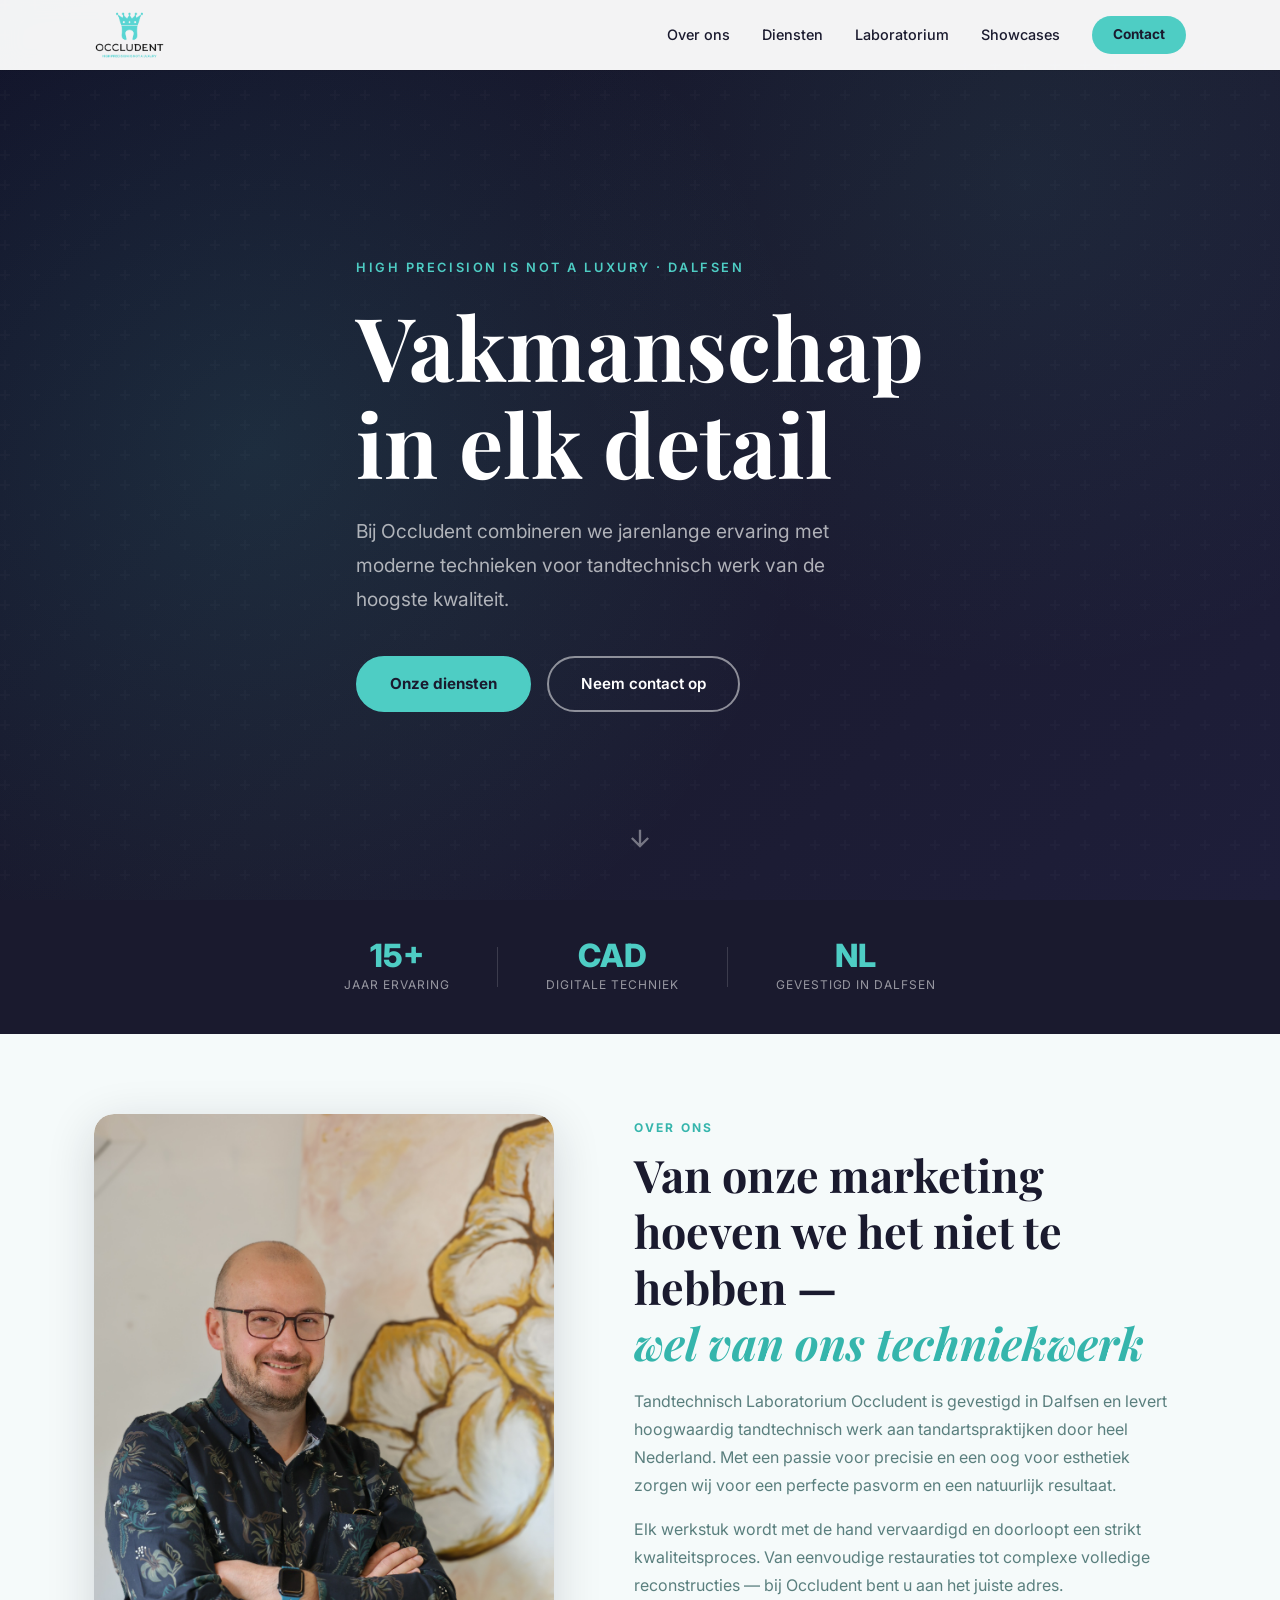
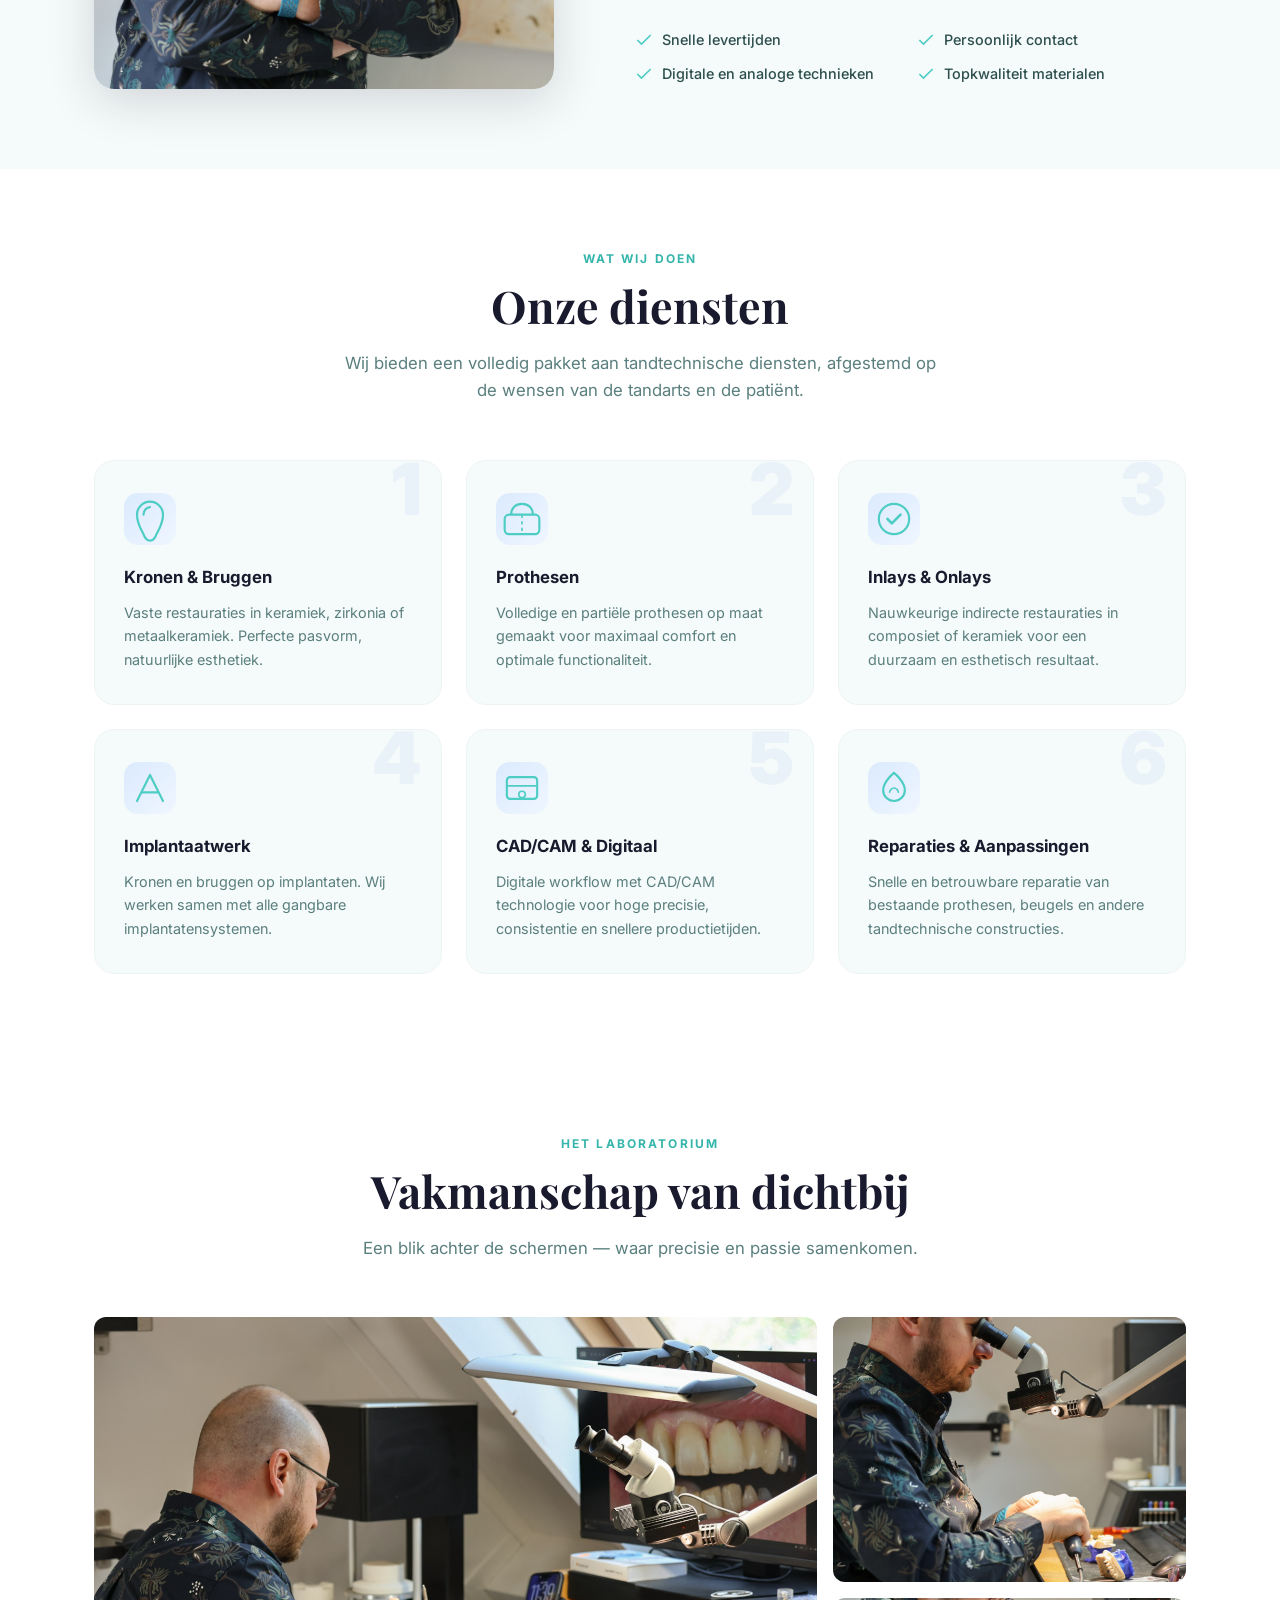
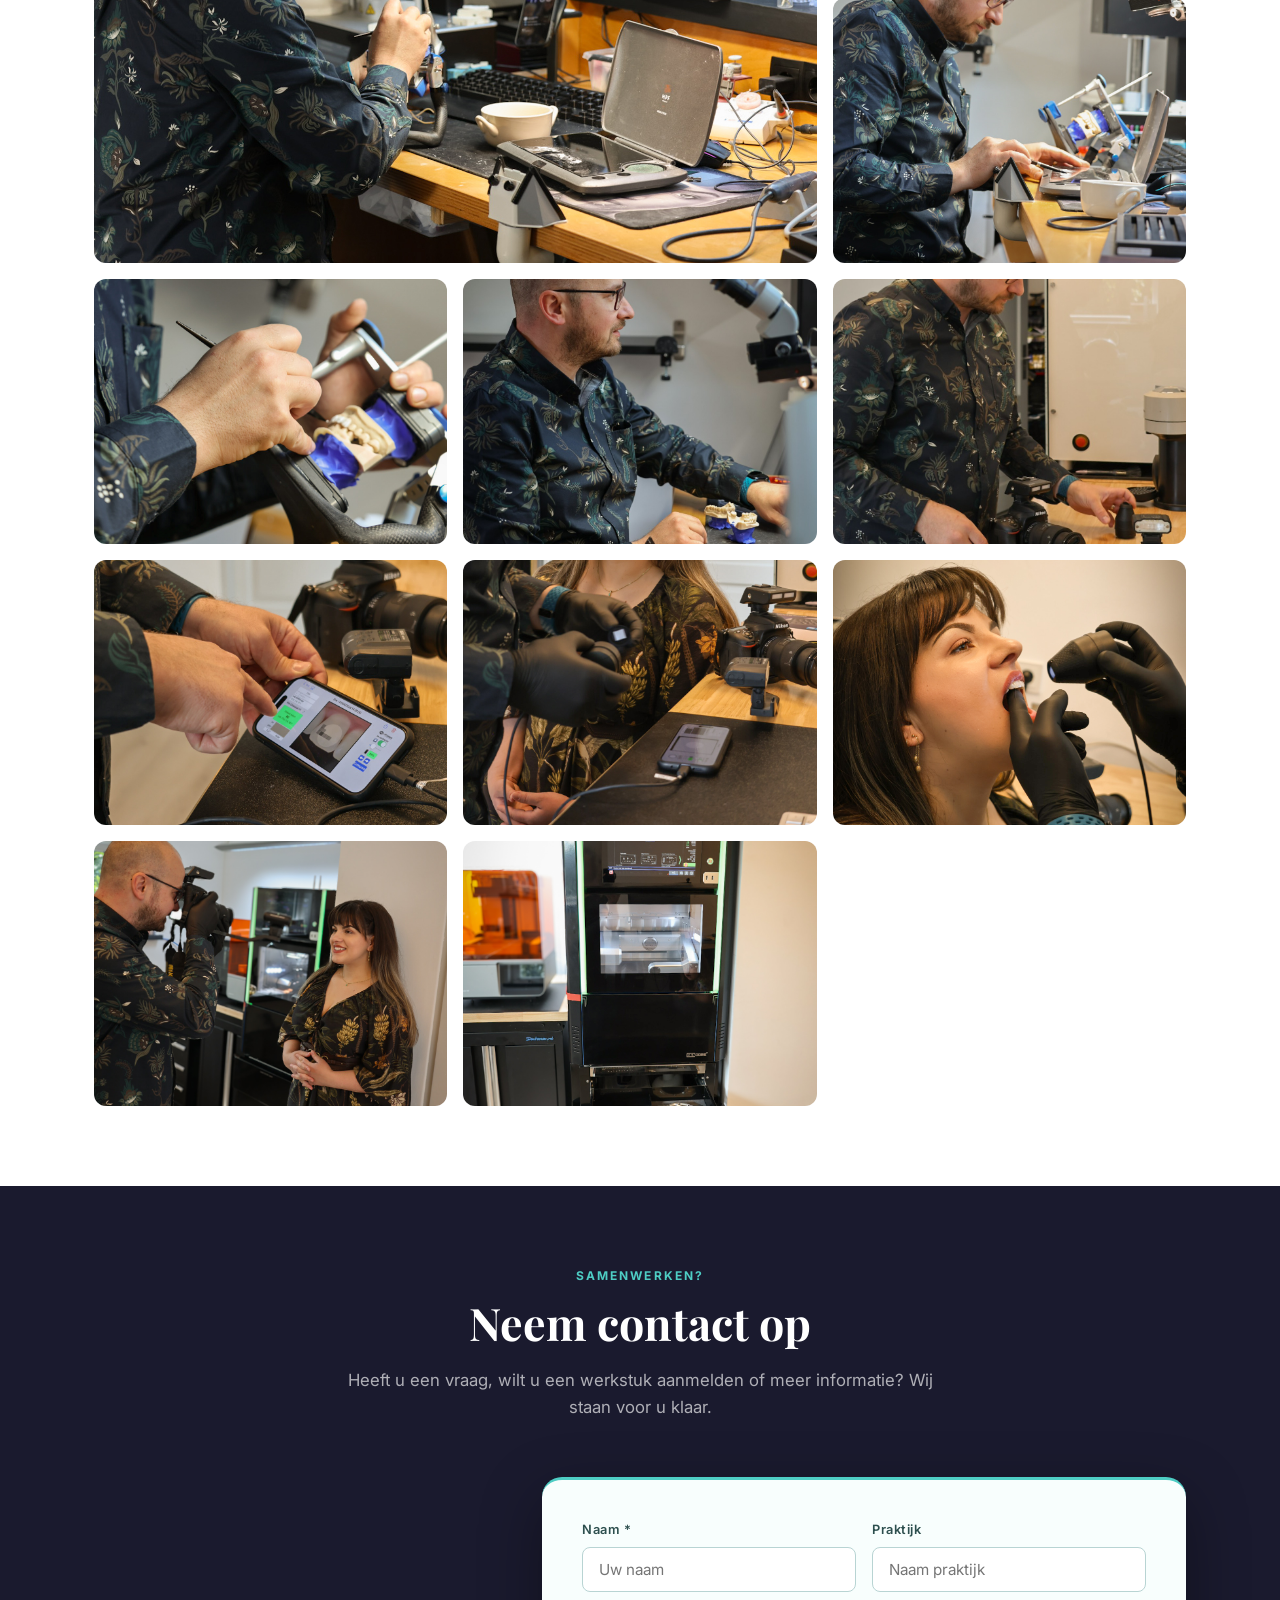
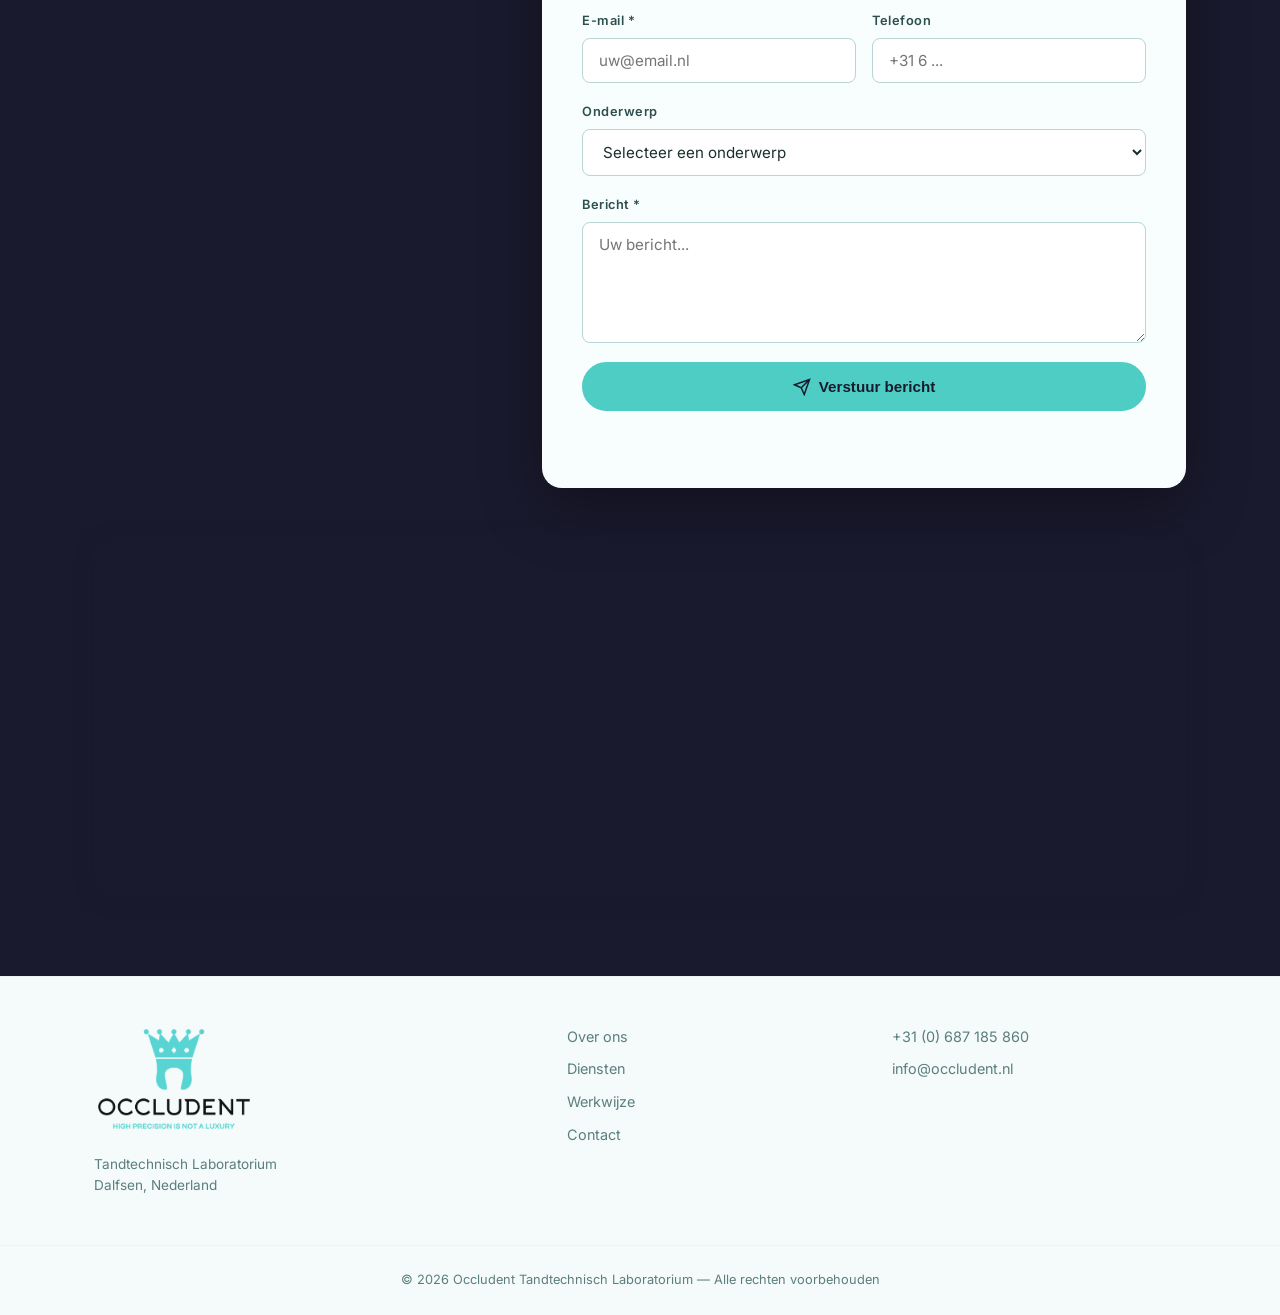
==== commit 34afeb6b: "updates and added photos" ====
--- a/index.html
+++ b/index.html
@@ -6,6 +6,7 @@
   <title>Occludent — Tandtechnisch Laboratorium</title>
   <meta name="description" content="Tandtechnisch Laboratorium Occludent in Dalfsen. Precisie tandtechniek, kronen, bruggen, prothesen en meer." />
   <link rel="stylesheet" href="style.css" />
+  <link rel="icon" type="image/png" href="assets/logos/browser.png" />
   <link rel="preconnect" href="https://fonts.googleapis.com" />
   <link href="https://fonts.googleapis.com/css2?family=Inter:wght@300;400;500;600;700;800&family=Playfair+Display:wght@600;700&display=swap" rel="stylesheet" />
 </head>
@@ -15,13 +16,13 @@
   <header id="navbar">
     <div class="nav-inner">
       <a href="#home" class="nav-logo">
-        <img src="logo.png" alt="Occludent" class="nav-logo-img" />
+        <img src="assets/logos/logo.png" alt="Occludent" class="nav-logo-img" />
       </a>
       <nav class="nav-links">
         <a href="#about">Over ons</a>
         <a href="#services">Diensten</a>
         <a href="#gallery">Laboratorium</a>
-        <a href="#process">Werkwijze</a>
+        <a href="showcases.html">Showcases</a>
         <a href="#contact" class="nav-cta">Contact</a>
       </nav>
       <button id="nav-toggle" aria-label="Menu">
@@ -29,11 +30,11 @@
       </button>
     </div>
     <div id="mobile-menu">
-      <a href="#about"    onclick="closeMobileMenu()">Over ons</a>
-      <a href="#services" onclick="closeMobileMenu()">Diensten</a>
-      <a href="#gallery"  onclick="closeMobileMenu()">Laboratorium</a>
-      <a href="#process"  onclick="closeMobileMenu()">Werkwijze</a>
-      <a href="#contact"  onclick="closeMobileMenu()">Contact</a>
+      <a href="#about"           onclick="closeMobileMenu()">Over ons</a>
+      <a href="#services"        onclick="closeMobileMenu()">Diensten</a>
+      <a href="#gallery"         onclick="closeMobileMenu()">Laboratorium</a>
+      <a href="showcases.html">Showcases</a>
+      <a href="#contact"         onclick="closeMobileMenu()">Contact</a>
     </div>
   </header>
 
@@ -84,9 +85,7 @@
       <div class="about-grid">
         <div class="about-visual">
           <div class="about-img-wrap">
-        <div class="about-img-placeholder">
-            <img src="logo-color.png" alt="Occludent" class="about-logo-img" />
-            </div>
+            <img src="assets/lab/profile_pic.jpg" alt="Tandtechnicus Occludent" class="about-profile-img" />
           </div>
         </div>
 
@@ -218,88 +217,58 @@
 
         <!-- large feature image -->
         <div class="gallery-item gallery-feature">
-          <img src="https://images.unsplash.com/photo-1609840114035-3c981b782dfe?w=900&q=80&fit=crop" alt="Tandtechnicus aan het werk" loading="lazy" />
-          <div class="gallery-overlay">
-            <span>Handmatig bewerken</span>
-          </div>
-        </div>
-
-        <div class="gallery-item">
-          <img src="https://images.unsplash.com/photo-1629909615032-dba2a7fb0573?w=600&q=80&fit=crop" alt="Keramiek kroon" loading="lazy" />
-          <div class="gallery-overlay"><span>Keramiekwerk</span></div>
-        </div>
-
-        <div class="gallery-item">
-          <img src="https://images.unsplash.com/photo-1588776814546-1ffcf47267a5?w=600&q=80&fit=crop" alt="Laboratorium apparatuur" loading="lazy" />
-          <div class="gallery-overlay"><span>Digitale techniek</span></div>
-        </div>
-
-        <div class="gallery-item">
-          <img src="https://images.unsplash.com/photo-1606811971618-4486d14f3f99?w=600&q=80&fit=crop" alt="Tandheelkundige modellen" loading="lazy" />
-          <div class="gallery-overlay"><span>Gipsmodellen</span></div>
-        </div>
-
-        <div class="gallery-item">
-          <img src="https://images.unsplash.com/photo-1581595219315-a187dd40c322?w=600&q=80&fit=crop" alt="Precisie instrumenten" loading="lazy" />
-          <div class="gallery-overlay"><span>Precisie instrumenten</span></div>
-        </div>
-
-        <div class="gallery-item">
-          <img src="https://images.unsplash.com/photo-1559757175-5700dde675bc?w=600&q=80&fit=crop" alt="Tandtechnicus microscopisch werk" loading="lazy" />
-          <div class="gallery-overlay"><span>Detail afwerking</span></div>
-        </div>
-
-      </div>
-
-      <p class="gallery-note">📸 Eigen foto's worden binnenkort toegevoegd</p>
-    </div>
-  </section>
-
-  <!-- ═══════════════════ PROCESS ══════════════════════════════════ -->
-  <section id="process">
-    <div class="container">
-      <div class="section-header">
-        <p class="section-eyebrow">Hoe werkt het</p>
-        <h2 class="section-title">Onze werkwijze</h2>
-      </div>
-      <div class="process-steps">
-
-        <div class="process-step">
-          <div class="step-num">01</div>
-          <div class="step-content">
-            <h3>Afdruk of scan ontvangen</h3>
-            <p>Wij ontvangen de afdruk, gipsmodel of digitale scan van uw praktijk. Zowel traditioneel als digitaal aanleveren is mogelijk.</p>
-          </div>
-        </div>
-
-        <div class="process-connector"></div>
-
-        <div class="process-step">
-          <div class="step-num">02</div>
-          <div class="step-content">
-            <h3>Ontwerp & fabricage</h3>
-            <p>Op basis van de aanlevering ontwerpen en vervaardigen wij het werkstuk met maximale precisie, handmatig of via CAD/CAM.</p>
-          </div>
-        </div>
-
-        <div class="process-connector"></div>
-
-        <div class="process-step">
-          <div class="step-num">03</div>
-          <div class="step-content">
-            <h3>Kwaliteitscontrole</h3>
-            <p>Elk werkstuk wordt gecontroleerd op pasvorm, esthetiek en functie voordat het de deur uitgaat.</p>
-          </div>
-        </div>
-
-        <div class="process-connector"></div>
-
-        <div class="process-step">
-          <div class="step-num">04</div>
-          <div class="step-content">
-            <h3>Levering</h3>
-            <p>Snelle en veilige levering aan uw praktijk. Bij spoed overleggen wij graag over de mogelijkheden.</p>
-          </div>
+          <img src="assets/lab/1000088492.jpg" alt="Laboratorium werkstation" loading="lazy" />
+          <div class="gallery-overlay"><span>Werkstation</span></div>
+        </div>
+
+        <div class="gallery-item">
+          <img src="assets/lab/1000088481.jpg" alt="Tandtechnisch werkstation" loading="lazy" />
+          <div class="gallery-overlay"><span>Werkstation</span></div>
+        </div>
+
+        <div class="gallery-item">
+          <img src="assets/lab/1000088484.jpg" alt="Gereedschap en apparatuur" loading="lazy" />
+          <div class="gallery-overlay"><span>Vakgereedschap</span></div>
+        </div>
+
+        <div class="gallery-item">
+          <img src="assets/lab/1000088491.jpg" alt="Tandtechnicus in detail" loading="lazy" style="object-position: bottom;" />
+          <div class="gallery-overlay"><span>Vakmanschap</span></div>
+        </div>
+
+        <div class="gallery-item">
+          <img src="assets/lab/1000088479.jpg" alt="Vakmanschap" loading="lazy" />
+          <div class="gallery-overlay"><span>Vakmanschap</span></div>
+        </div>
+
+        <div class="gallery-item">
+          <img src="assets/lab/1000088494.jpg" alt="Kleurmatching proces" loading="lazy" />
+          <div class="gallery-overlay"><span>Kleurmatching</span></div>
+        </div>
+
+        <div class="gallery-item">
+          <img src="assets/lab/1000088495.jpg" alt="Kleurmatching proces" loading="lazy" />
+          <div class="gallery-overlay"><span>Kleurmatching</span></div>
+        </div>
+
+        <div class="gallery-item">
+          <img src="assets/lab/1000088498.jpg" alt="Kleurmatching proces" loading="lazy" style="object-position: bottom;" />
+          <div class="gallery-overlay"><span>Kleurmatching</span></div>
+        </div>
+
+        <div class="gallery-item">
+          <img src="assets/lab/1000088499.jpg" alt="Kleurmatching proces" loading="lazy" />
+          <div class="gallery-overlay"><span>Kleurmatching</span></div>
+        </div>
+
+        <div class="gallery-item">
+          <img src="assets/lab/1000088500.jpg" alt="Patiëntfoto's" loading="lazy" />
+          <div class="gallery-overlay"><span>Patiëntfoto's</span></div>
+        </div>
+
+        <div class="gallery-item">
+          <img src="assets/lab/1000088503.jpg" alt="Apparatuur" loading="lazy" />
+          <div class="gallery-overlay"><span>Apparatuur</span></div>
         </div>
 
       </div>
@@ -422,8 +391,7 @@
       <!-- map embed -->
       <div class="map-wrap">
         <iframe
-          src="https://www.google.com/maps/embed?pb=!1m18!1m12!1m3!1d2424.5!2d-8.6878!3d39.2369!2m3!1f0!2f0!3f0!3m2!1i1024!2i768!4f13.1!3m3!1m2!1s0x47c5e0!2sSchoolstraat-Oudleusen%2032%2C%207722%20SZ%20Dalfsen!5e0!3m2!1snl!2snl!4v1"
-          src="https://www.google.com/maps/embed?pb=!1m18!1m12!1m3!1d2416.7778609054!2d6.2550!3d52.5050!2m3!1f0!2f0!3f0!3m2!1i1024!2i768!4f13.1!3m3!1m2!1s0x47c819e8f3d3b4a1%3A0x1!2sSchoolstraat-Oudleusen%2032%2C%207722SZ%2C%20Dalfsen!5e0!3m2!1snl!2snl!4v1700000000000"
+          src="https://www.google.com/maps/embed?pb=!1m18!1m12!1m3!1d2000!2d6.3130248!3d52.5336822!2m3!1f0!2f0!3f0!3m2!1i1024!2i768!4f13.1!3m3!1m2!1s0x47c7e3cd7ea6b11d%3A0x63bcdaa867c5723d!2sOccludent%20-%20amberKroon!5e0!3m2!1snl!2snl!4v1700000000000"
           allowfullscreen="" loading="lazy" referrerpolicy="no-referrer-when-downgrade"
           title="Locatie Occludent"></iframe>
       </div>
@@ -434,7 +402,7 @@
   <footer>
     <div class="footer-inner">
       <div class="footer-brand">
-        <img src="logo.png" alt="Occludent" class="footer-logo-img" />
+        <img src="assets/logos/logo.png" alt="Occludent" class="footer-logo-img" />
         <p>Tandtechnisch Laboratorium<br>Dalfsen, Nederland</p>
       </div>
       <div class="footer-links">
--- a/style.css
+++ b/style.css
@@ -186,9 +186,12 @@
   margin-bottom: 0.5rem;
 }
 
-.about-logo-img {
-  width: 65%;
-  height: auto;
+.about-profile-img {
+  width: 100%;
+  height: 100%;
+  object-fit: cover;
+  border-radius: var(--radius-lg);
+  display: block;
 }
 
 .nav-links {
@@ -376,14 +379,8 @@
 
 .about-img-wrap {
   position: relative;
-}
-.about-img-placeholder {
-  background: linear-gradient(135deg, #c8dde8, #e8f4f8);
+  aspect-ratio: 4/5;
   border-radius: var(--radius-lg);
-  aspect-ratio: 4/5;
-  display: flex;
-  align-items: center;
-  justify-content: center;
   overflow: hidden;
   box-shadow: var(--shadow-lg);
 }
@@ -473,7 +470,6 @@
 .gallery-grid {
   display: grid;
   grid-template-columns: repeat(3, 1fr);
-  grid-template-rows: auto auto;
   gap: 1rem;
 }
 
@@ -600,7 +596,10 @@
 }
 
 /* ── CONTACT ──────────────────────────────────────────────────── */
-#contact { background: var(--off-white); }
+#contact { background: var(--navy); }
+#contact .section-eyebrow { color: var(--gold); }
+#contact .section-title   { color: #fff; }
+#contact .section-sub     { color: rgba(255,255,255,0.65); }
 
 .contact-grid {
   display: grid;
@@ -622,26 +621,27 @@
 }
 .contact-icon {
   width: 44px; height: 44px;
-  background: var(--navy);
+  background: rgba(78,205,196,0.12);
+  border: 1px solid rgba(78,205,196,0.3);
   border-radius: 10px;
   display: flex;
   align-items: center;
   justify-content: center;
-  color: var(--gold);
+  color: var(--teal);
   flex-shrink: 0;
 }
 .contact-item strong {
   display: block;
-  font-size: 0.8rem;
+  font-size: 0.75rem;
   font-weight: 700;
   letter-spacing: 0.08em;
   text-transform: uppercase;
-  color: var(--navy);
+  color: rgba(255,255,255,0.5);
   margin-bottom: 0.25rem;
 }
 .contact-item p {
   font-size: 0.95rem;
-  color: var(--gray-500);
+  color: rgba(255,255,255,0.7);
   line-height: 1.6;
 }
 .contact-item a {
@@ -652,10 +652,11 @@
 
 /* form */
 #contact-form {
-  background: var(--white);
+  background: #f8fefd;
   border-radius: var(--radius-lg);
   padding: 2.5rem;
-  box-shadow: var(--shadow);
+  box-shadow: 0 20px 60px rgba(0,0,0,0.35);
+  border-top: 3px solid var(--teal);
   display: flex;
   flex-direction: column;
   gap: 1.2rem;
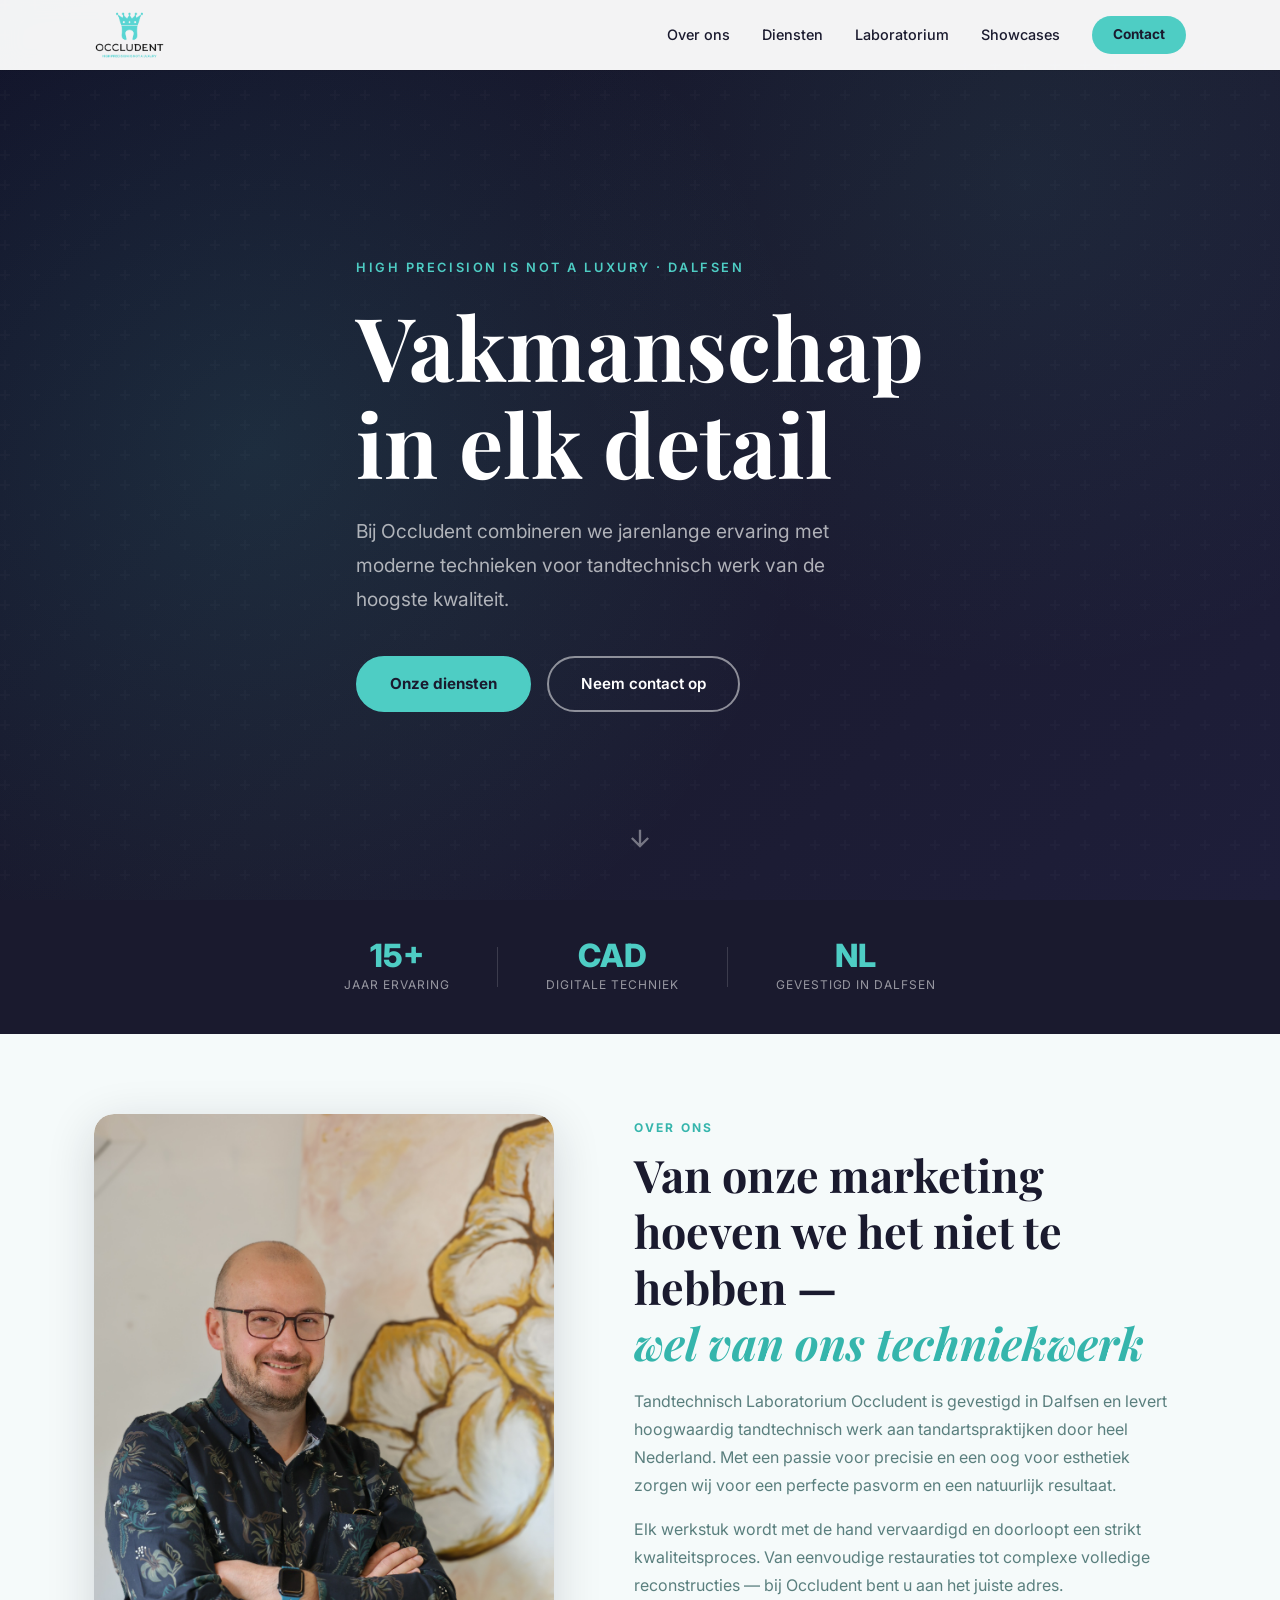
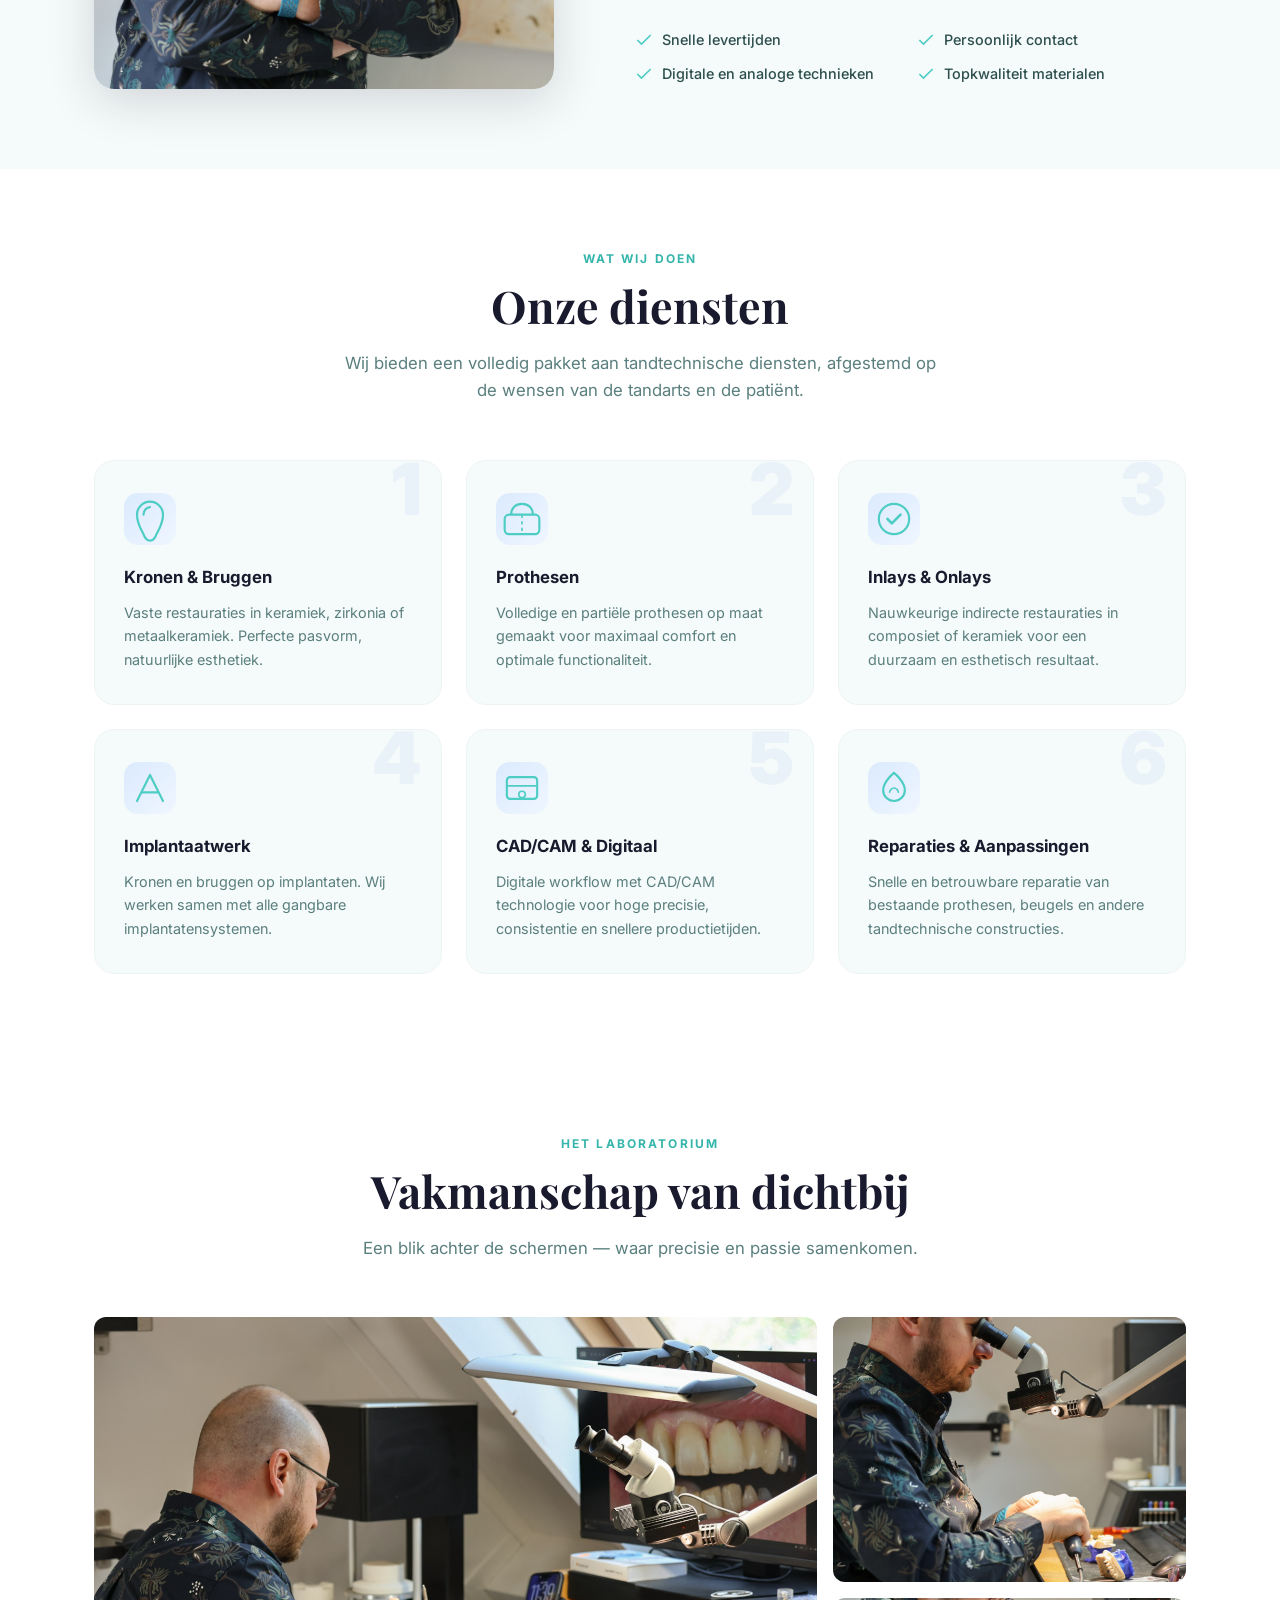
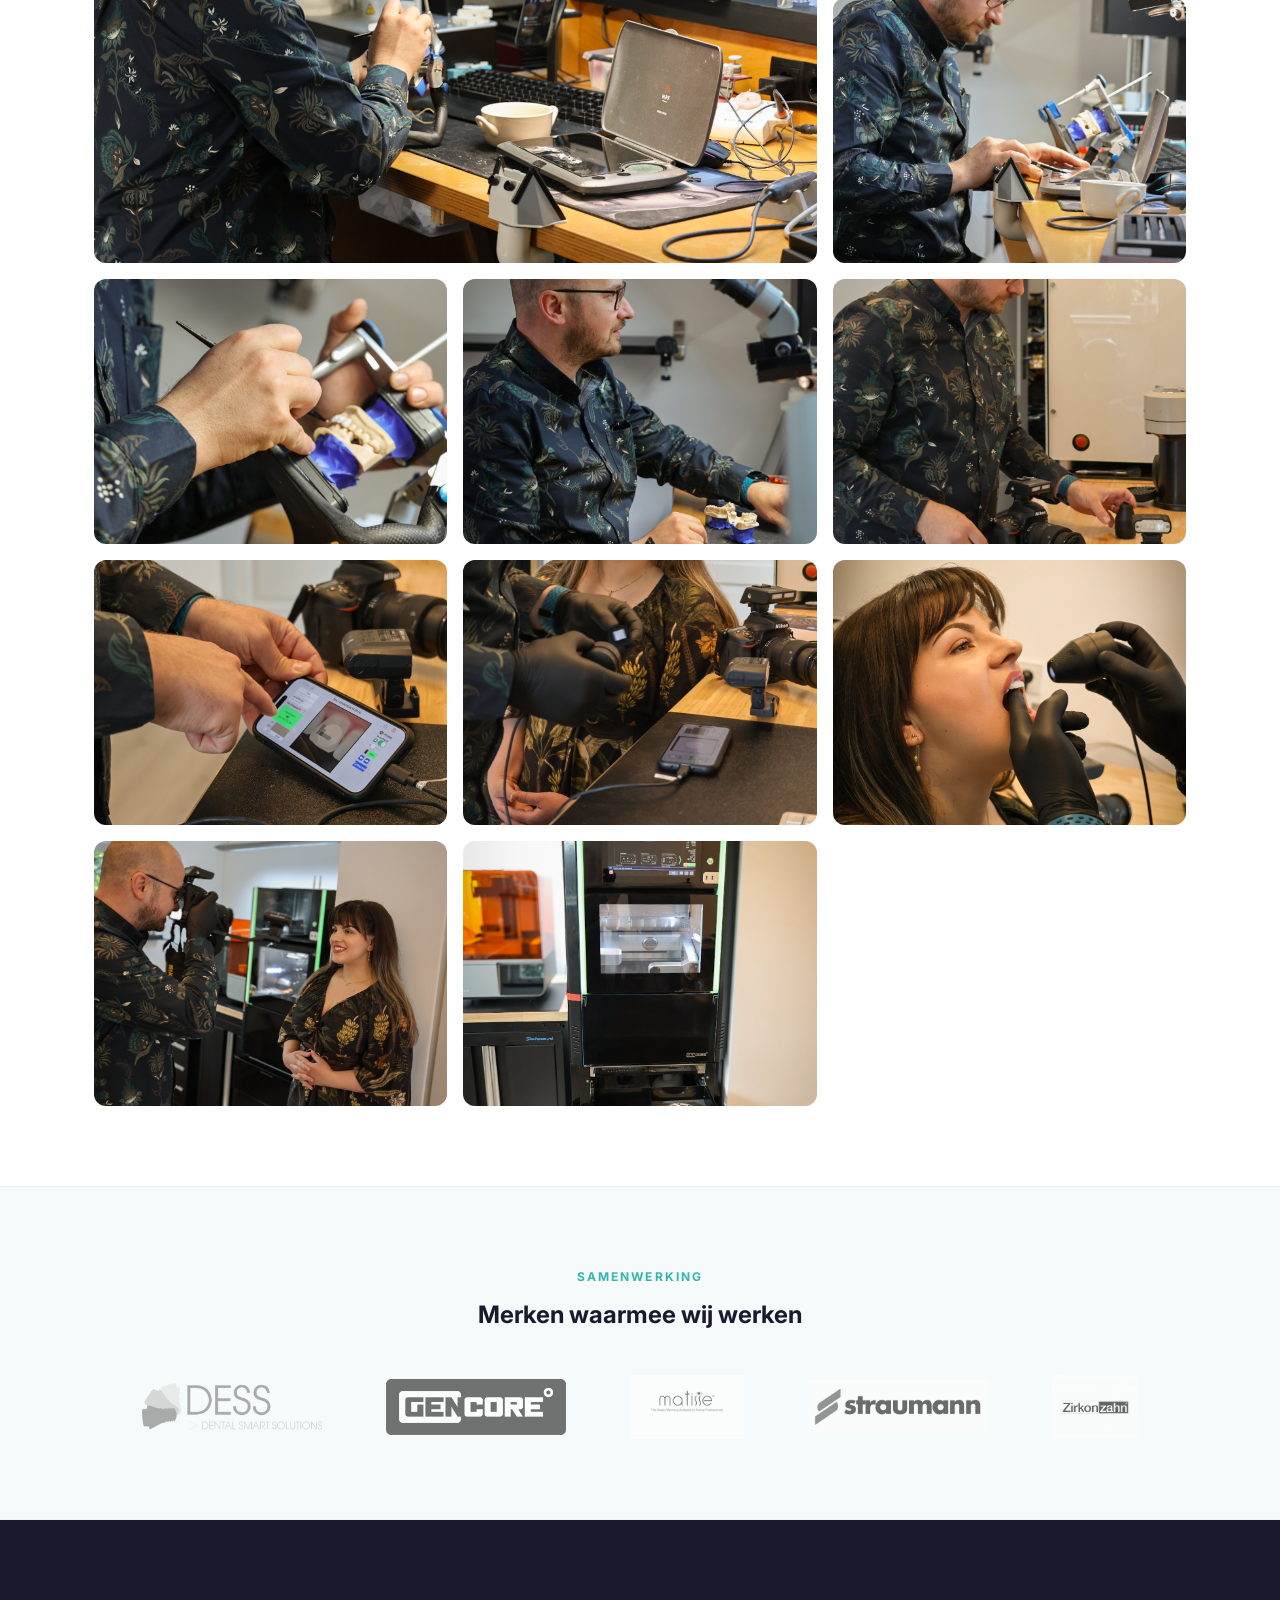
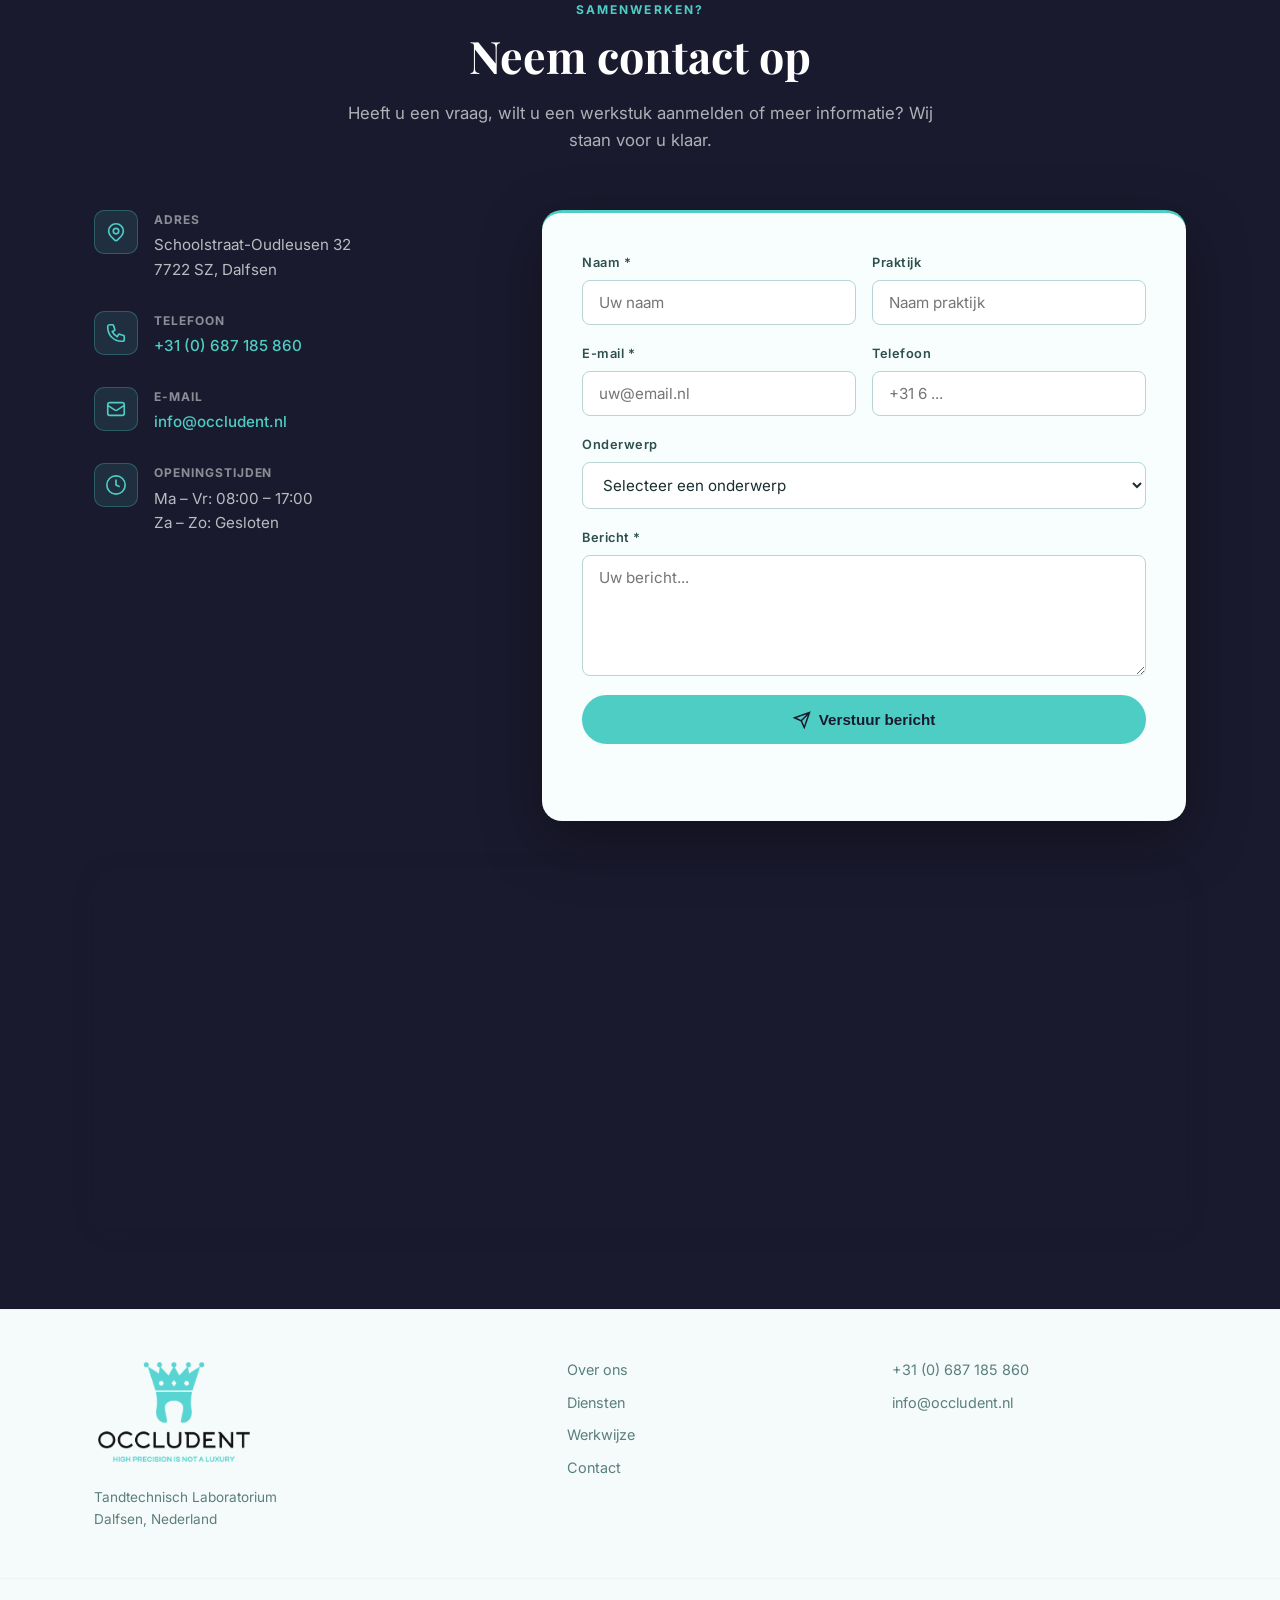
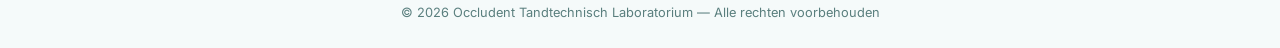
==== commit 779e5b66: "added work with section" ====
--- a/index.html
+++ b/index.html
@@ -275,6 +275,31 @@
     </div>
   </section>
 
+  <!-- ═══════════════════ PARTNERS ═══════════════════════════════ -->
+  <section id="partners">
+    <div class="container">
+      <p class="section-eyebrow" style="text-align:center;">Samenwerking</p>
+      <h2 class="partners-title">Merken waarmee wij werken</h2>
+      <div class="partners-strip">
+        <div class="partner-logo">
+          <img src="assets/partners/DESS-logo.png" alt="DESS" />
+        </div>
+        <div class="partner-logo">
+          <img src="assets/partners/gencore.png" alt="Gencore" />
+        </div>
+        <div class="partner-logo">
+          <img src="assets/partners/matisse.png" alt="Matisse" />
+        </div>
+        <div class="partner-logo">
+          <img src="assets/partners/Straumann.jpg" alt="Straumann" />
+        </div>
+        <div class="partner-logo">
+          <img src="assets/partners/Zirkonzahn.jpg" alt="Zirkonzahn" />
+        </div>
+      </div>
+    </div>
+  </section>
+
   <!-- ═══════════════════ CONTACT ══════════════════════════════════ -->
   <section id="contact">
     <div class="container">
--- a/style.css
+++ b/style.css
@@ -706,6 +706,53 @@
 #form-feedback.success { color: #16a34a; }
 #form-feedback.error   { color: #dc2626; }
 
+/* ── Partners ─────────────────────────────────────────────────── */
+#partners {
+  background: var(--off-white);
+  padding: 4rem 0;
+  border-top: 1px solid var(--gray-100);
+  border-bottom: 1px solid var(--gray-100);
+}
+
+.partners-title {
+  text-align: center;
+  font-size: 1.5rem;
+  font-weight: 700;
+  color: var(--navy);
+  margin-bottom: 2.5rem;
+}
+
+.partners-strip {
+  display: flex;
+  align-items: center;
+  justify-content: center;
+  flex-wrap: wrap;
+  gap: 2.5rem 4rem;
+}
+
+.partner-logo {
+  display: flex;
+  align-items: center;
+  justify-content: center;
+  opacity: 0.65;
+  transition: opacity 0.2s ease, transform 0.2s ease;
+  filter: grayscale(100%);
+}
+
+.partner-logo:hover {
+  opacity: 1;
+  filter: grayscale(0%);
+  transform: scale(1.06);
+}
+
+.partner-logo img {
+  height: 64px;
+  width: auto;
+  max-width: 180px;
+  object-fit: contain;
+  display: block;
+}
+
 /* map */
 .map-wrap {
   border-radius: var(--radius-lg);
